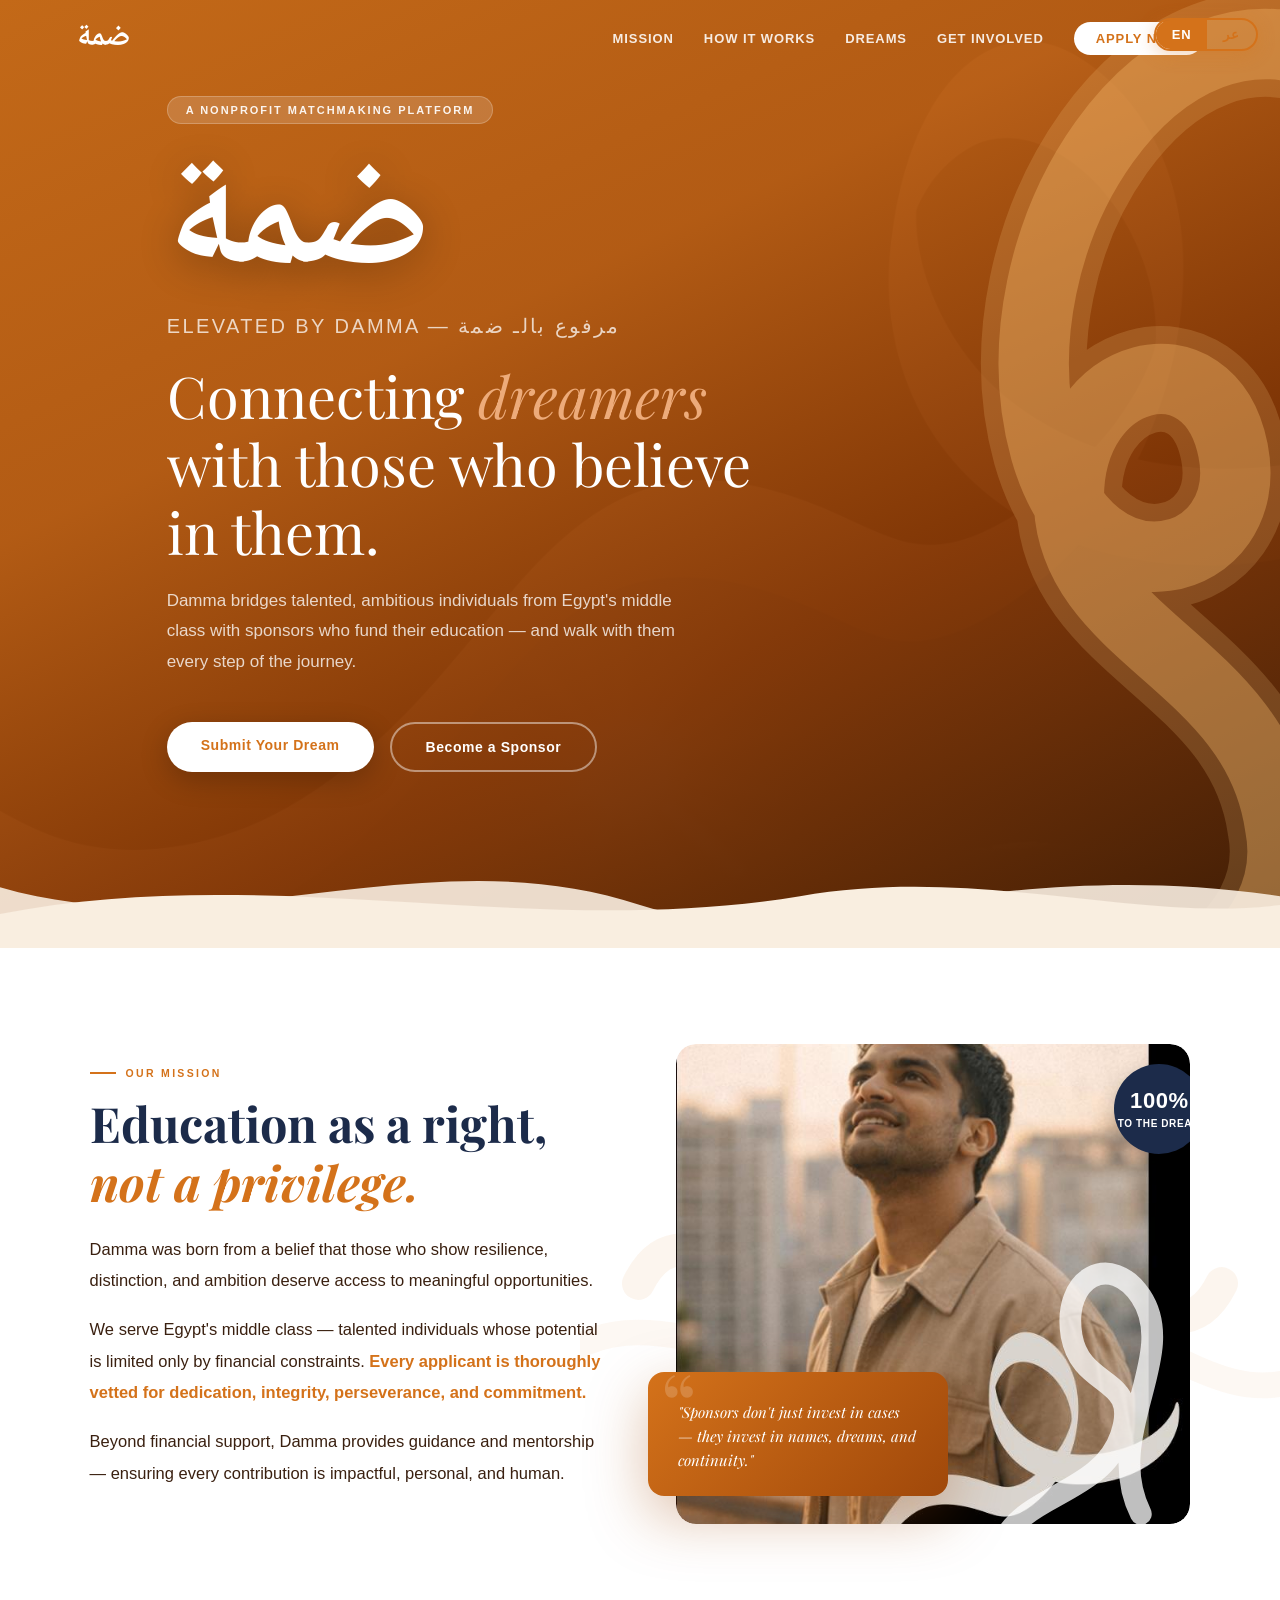
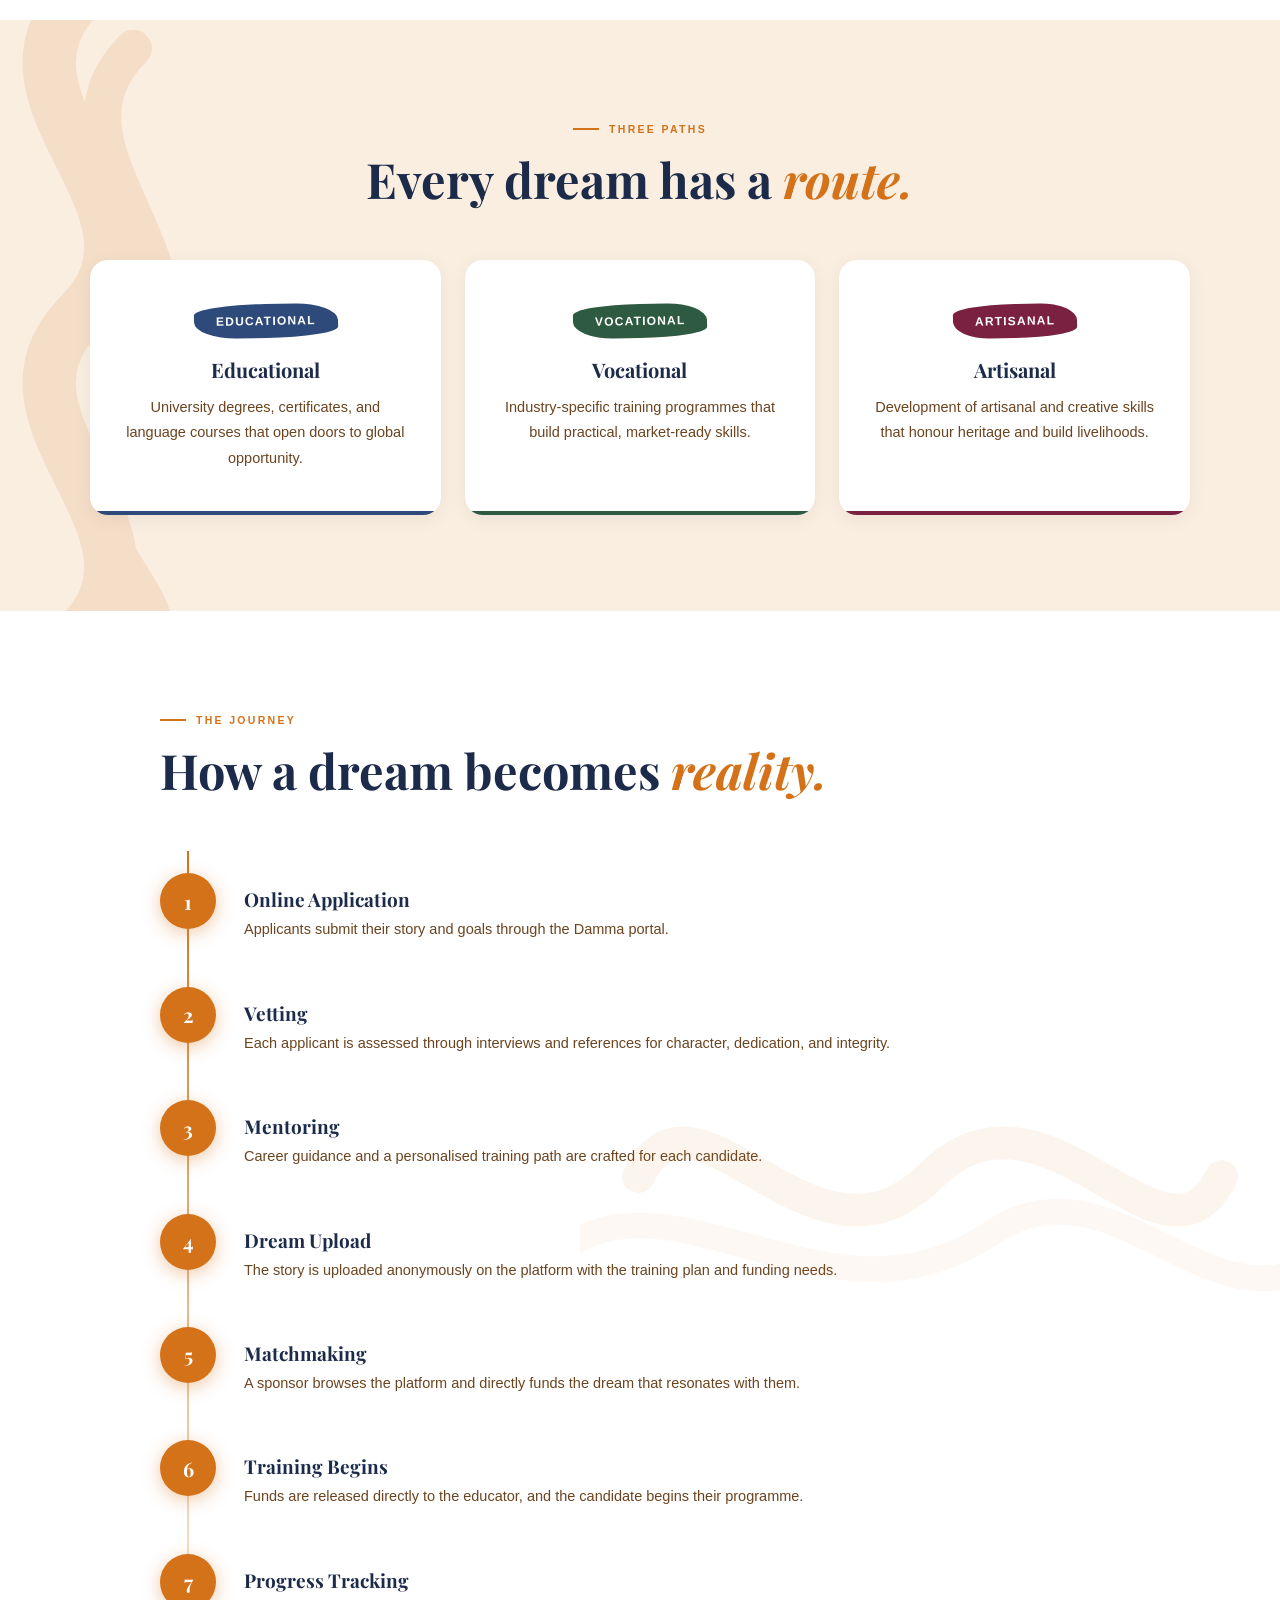
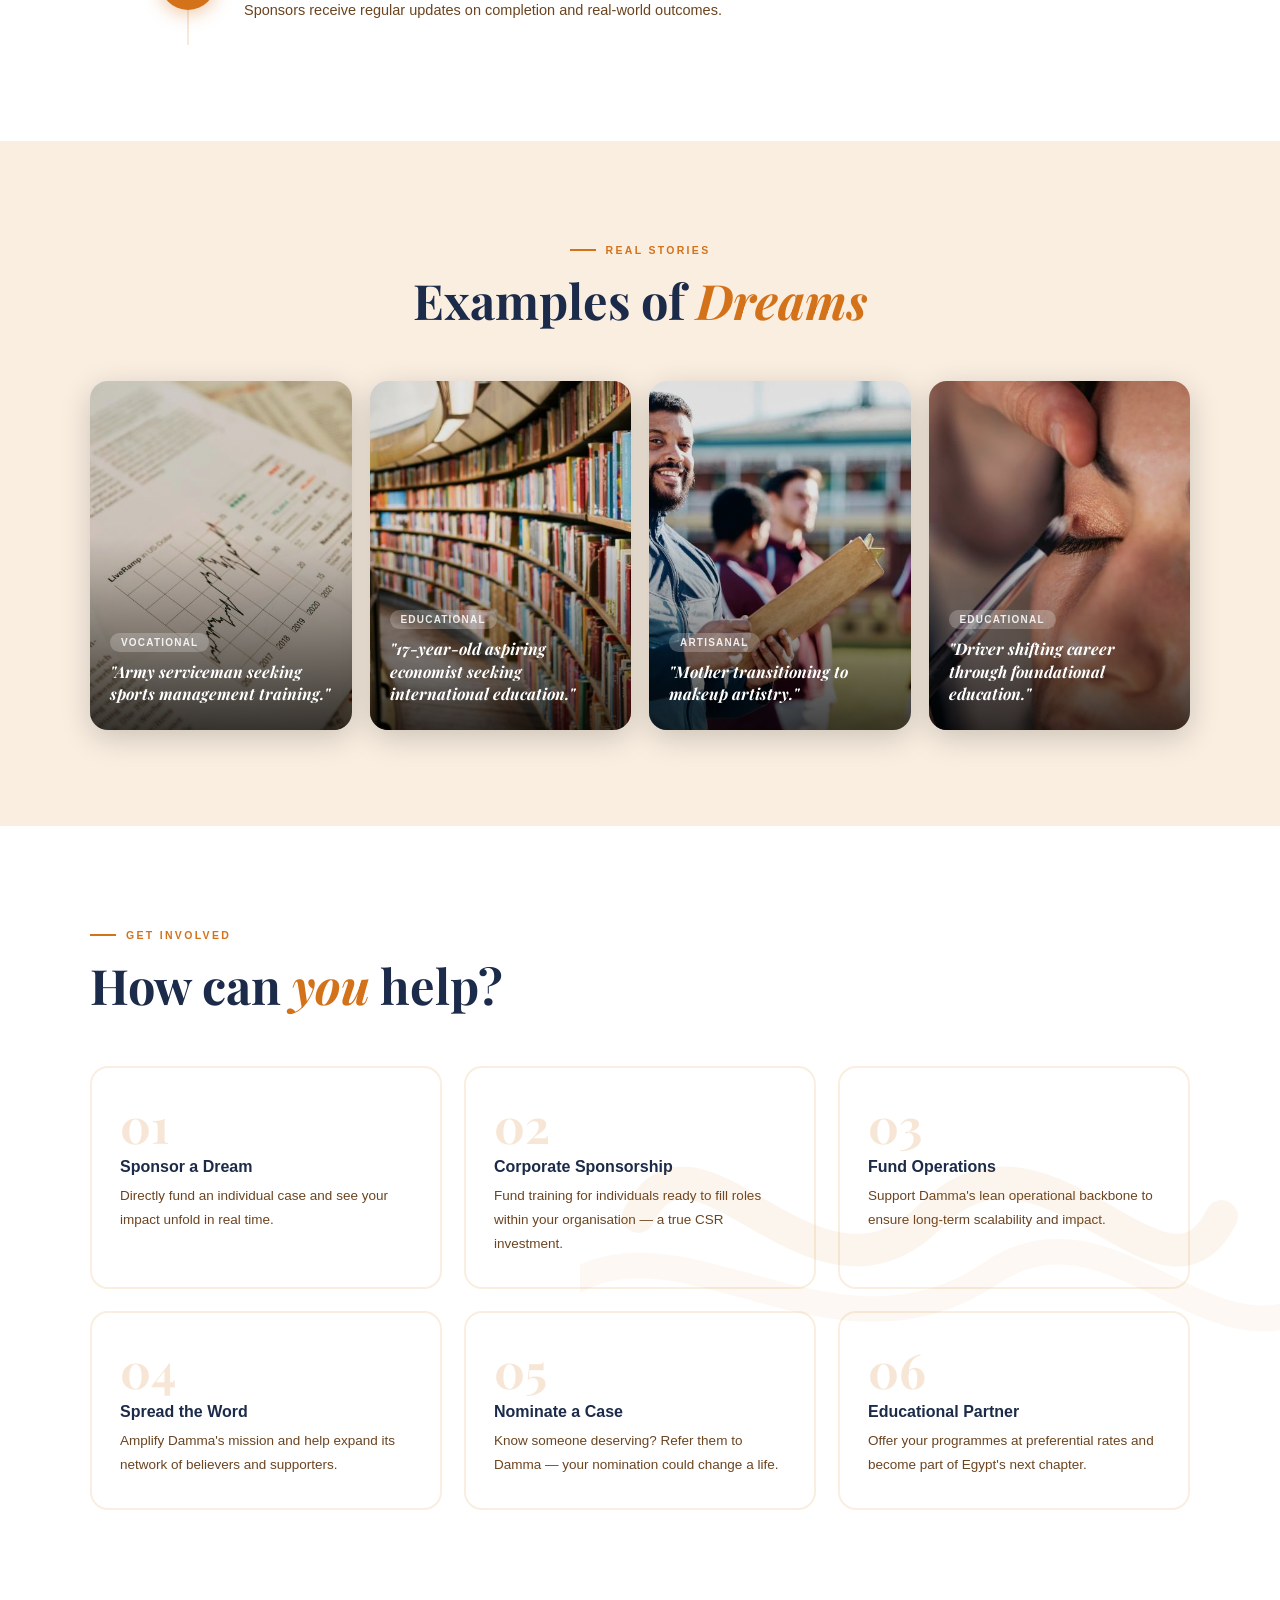
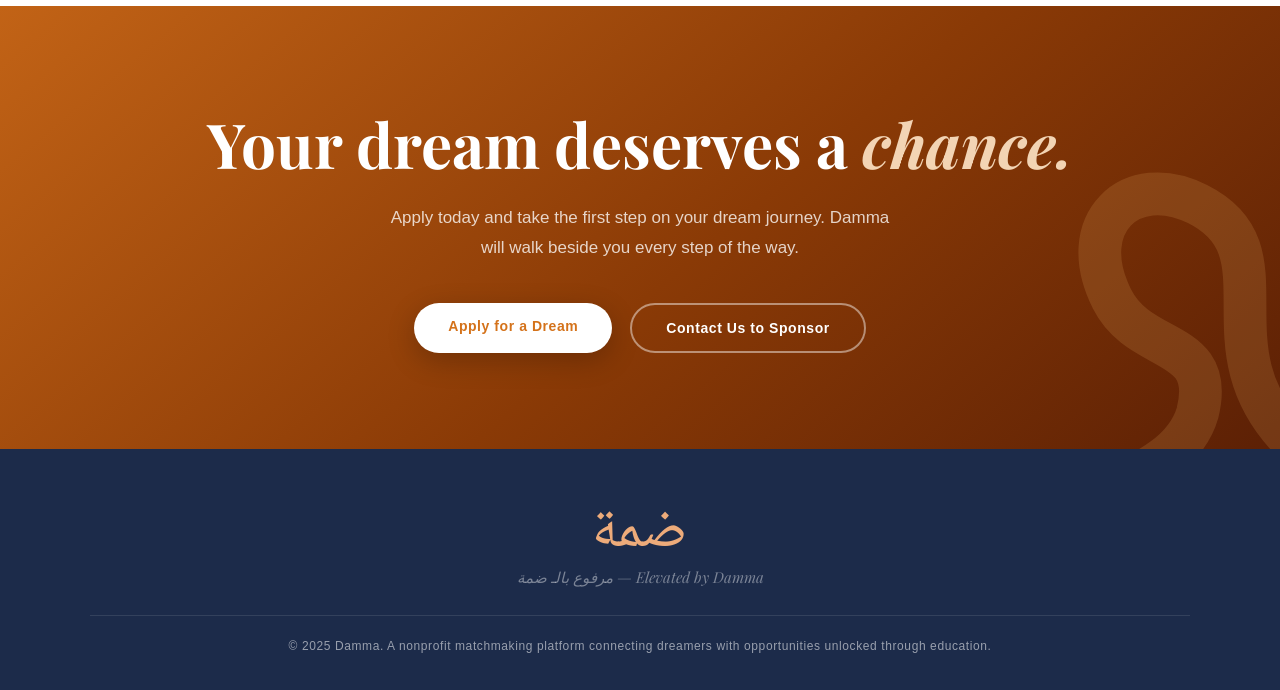
==== damma.html @ 7745dc14 "claude first draft" ====
<!DOCTYPE html>
<html lang="en" dir="ltr">
<head>
<meta charset="UTF-8">
<meta name="viewport" content="width=device-width, initial-scale=1.0">
<title>Damma | ضمة</title>
<link rel="preconnect" href="https://fonts.googleapis.com">
<link href="https://fonts.googleapis.com/css2?family=Candara:wght@400;700&family=Corbel:wght@300;400;700&family=Noto+Naskh+Arabic:wght@400;600;700&family=Playfair+Display:ital,wght@0,400;0,700;1,400&display=swap" rel="stylesheet">
<style>
/* ── BRAND TOKENS ── */
:root {
  --orange:        #D4721A;
  --orange-mid:    #C26316;
  --orange-deep:   #A0480A;
  --orange-light:  #E8956A;
  --orange-tint:   #EDAB7A;
  --cream-bg:      #F9EEE0;   /* exact deck interior bg */
  --cream-light:   #FDF6EC;
  --navy:          #1C2B4A;
  --brown-dark:    #5C2D0A;
  --text-dark:     #3A2010;
  --text-mid:      #6B4420;
  --text-light:    #A07050;
  --white:         #FFFFFF;
  --squiggle-bg:   rgba(212,114,26,0.13);
}

* { margin:0; padding:0; box-sizing:border-box; }
html { scroll-behavior:smooth; }

body {
  font-family: 'Corbel', 'Segoe UI', sans-serif;
  background: var(--cream-bg);
  color: var(--text-dark);
  overflow-x: hidden;
}
body.ar { font-family: 'Noto Naskh Arabic', serif; direction: rtl; }

/* ── SCROLL BAR ── */
.scroll-bar {
  position:fixed; top:0; left:0; height:3px;
  background: var(--orange); z-index:9999; transition:width .1s;
}

/* ── LANG TOGGLE ── */
.lang-toggle {
  position:fixed; top:18px; right:22px; z-index:1000;
  display:flex; border-radius:30px; overflow:hidden;
  border:2px solid var(--orange);
  box-shadow:0 4px 18px rgba(212,114,26,.3);
}
.lang-toggle button {
  padding:7px 16px; border:none; background:transparent;
  color:var(--orange); font-family:'Corbel',sans-serif;
  font-size:13px; font-weight:700; cursor:pointer; transition:all .25s;
  letter-spacing:.06em;
}
.lang-toggle button.active { background:var(--orange); color:#fff; }

/* ── NAV ── */
nav {
  position:fixed; top:0; left:0; right:0; z-index:900;
  padding:22px 6%; display:flex; align-items:center;
  justify-content:space-between; transition:all .4s;
}
nav.scrolled {
  background:rgba(249,238,224,.96); backdrop-filter:blur(12px);
  box-shadow:0 2px 28px rgba(212,114,26,.14); padding:13px 6%;
}
.nav-logo {
  font-family:'Noto Naskh Arabic', serif;
  font-size:32px; font-weight:700;
  color:#fff; text-decoration:none; transition:color .35s; line-height:1;
}
nav.scrolled .nav-logo { color:var(--orange); }
.nav-links { display:flex; gap:30px; list-style:none; align-items:center; }
.nav-links a {
  color:rgba(255,255,255,.88); text-decoration:none;
  font-size:13px; font-weight:700; letter-spacing:.07em;
  text-transform:uppercase; transition:color .25s;
  font-family:'Corbel', sans-serif;
}
nav.scrolled .nav-links a { color:var(--text-dark); }
.nav-links a:hover { color:var(--orange-tint); }
nav.scrolled .nav-links a:hover { color:var(--orange); }
.nav-cta {
  background:#fff !important; color:var(--orange) !important;
  padding:9px 22px; border-radius:30px; font-weight:700 !important;
}
.nav-cta:hover, nav.scrolled .nav-cta {
  background:var(--orange) !important; color:#fff !important;
}

/* ── HERO ── */
.hero {
  min-height:100vh; position:relative;
  display:flex; align-items:center; overflow:hidden;
}
.hero-bg {
  position:absolute; inset:0;
  background-size:cover; background-position:center;
  filter:brightness(.35) saturate(.6);
}
/* The big orange overlay matching slide 1 */
.hero-orange-wash {
  position:absolute; inset:0;
  background:linear-gradient(155deg, #D4721A 0%, #C26316 35%, #8A3A06 65%, #3D1A02 100%);
  opacity:.92;
}
/* Squiggle SVG overlay top-right like deck slide 1 */
.hero-squiggle {
  position:absolute; top:0; right:0;
  width:55%; height:100%; pointer-events:none; opacity:.7;
}
/* Bottom wave transition */
.hero-wave {
  position:absolute; bottom:-2px; left:0; right:0;
  pointer-events:none;
}
.hero-wave svg { display:block; width:100%; }

.hero-content {
  position:relative; z-index:3;
  padding:0 7% 80px; max-width:760px;
  animation:fadeUp .9s ease both;
}
.hero-pill {
  display:inline-block;
  background:rgba(255,255,255,.16); backdrop-filter:blur(8px);
  color:rgba(255,255,255,.92); padding:7px 18px;
  border-radius:30px; font-size:11px; font-weight:700;
  letter-spacing:.18em; text-transform:uppercase;
  margin-bottom:28px; border:1px solid rgba(255,255,255,.22);
  font-family:'Corbel', sans-serif;
}
.hero-logo-arabic {
  font-family:'Noto Naskh Arabic', serif;
  font-size:clamp(90px, 14vw, 160px);
  font-weight:700; color:#fff;
  line-height:.95; display:block; margin-bottom:10px;
  text-shadow:0 8px 40px rgba(0,0,0,.3);
  letter-spacing:-.01em;
}
.hero-tagline {
  font-family:'Corbel', 'Segoe UI', sans-serif;
  font-size:clamp(15px, 2vw, 20px);
  color:rgba(255,255,255,.75); font-weight:300;
  letter-spacing:.12em; text-transform:uppercase;
  margin-bottom:24px; display:block;
}
.hero h1 {
  font-family:'Playfair Display', serif;
  font-size:clamp(30px, 4.5vw, 58px);
  color:#fff; line-height:1.18; margin-bottom:20px;
  font-weight:400;
}
.hero h1 em { font-style:italic; color:var(--orange-tint); }
.hero p {
  font-size:17px; color:rgba(255,255,255,.78);
  line-height:1.8; max-width:540px; margin-bottom:44px; font-weight:300;
}
.hero-btns { display:flex; gap:16px; flex-wrap:wrap; }
.btn-solid {
  background:#fff; color:var(--orange);
  padding:15px 34px; border-radius:50px; font-weight:700;
  font-size:14px; text-decoration:none; transition:all .3s;
  letter-spacing:.04em; box-shadow:0 8px 28px rgba(0,0,0,.22);
  font-family:'Corbel', sans-serif;
}
.btn-solid:hover { transform:translateY(-3px); box-shadow:0 14px 36px rgba(0,0,0,.3); }
.btn-ghost {
  background:transparent; color:#fff;
  padding:15px 34px; border-radius:50px; font-weight:600;
  font-size:14px; text-decoration:none;
  border:2px solid rgba(255,255,255,.45); transition:all .3s;
  letter-spacing:.04em; font-family:'Corbel', sans-serif;
}
.btn-ghost:hover { background:rgba(255,255,255,.12); border-color:#fff; transform:translateY(-3px); }

/* ── SECTION SHARED ── */
section { padding:96px 7%; }
.section-eyebrow {
  display:inline-flex; align-items:center; gap:10px;
  color:var(--orange); font-size:10.5px; font-weight:700;
  letter-spacing:.22em; text-transform:uppercase; margin-bottom:14px;
  font-family:'Corbel', sans-serif;
}
.section-eyebrow::before {
  content:''; display:inline-block; width:26px; height:2px;
  background:var(--orange); flex-shrink:0;
}
body.ar .section-eyebrow::before { order:1; }
h2.sec-title {
  font-family:'Playfair Display', serif;
  font-size:clamp(30px, 3.8vw, 50px);
  color:var(--navy); line-height:1.22; margin-bottom:22px; font-weight:700;
}
h2.sec-title em { font-style:italic; color:var(--orange); }

/* Squiggle background pattern for white sections */
.squiggle-bg {
  position:relative; overflow:hidden;
}
.squiggle-bg::after {
  content:''; position:absolute; inset:0; pointer-events:none;
  background-image: url("data:image/svg+xml,%3Csvg xmlns='http://www.w3.org/2000/svg' width='600' height='400' viewBox='0 0 600 400'%3E%3Cpath d='M50,200 C100,100 200,300 300,200 C400,100 500,300 550,200' stroke='%23D4721A' stroke-width='28' fill='none' stroke-linecap='round' opacity='0.07'/%3E%3Cpath d='M-50,300 C50,150 200,350 350,250 C450,180 530,320 620,280' stroke='%23D4721A' stroke-width='22' fill='none' stroke-linecap='round' opacity='0.05'/%3E%3C/svg%3E");
  background-size:700px; background-repeat:no-repeat; background-position:right center;
}

/* ── MISSION ── */
.mission { background:#fff; }
.mission-inner {
  display:grid; grid-template-columns:1fr 1fr;
  gap:72px; align-items:center; max-width:1200px; margin:0 auto;
  position:relative; z-index:1;
}
.mission-text p {
  font-size:16.5px; line-height:1.9;
  color:var(--text-dark); margin-bottom:18px; font-weight:300;
}
.mission-text p strong { color:var(--orange); font-weight:700; }
/* Image side with squiggle decoration */
.mission-img-wrap {
  position:relative; border-radius:20px; overflow:hidden;
}
.mission-img-wrap img {
  width:100%; height:480px; object-fit:cover; display:block;
  border-radius:20px;
}
.mission-squiggle-overlay {
  position:absolute; bottom:-10px; right:-10px;
  width:50%; pointer-events:none;
}
.quote-card {
  position:absolute; bottom:28px; left:-28px;
  background:linear-gradient(135deg, var(--orange) 0%, var(--orange-deep) 100%);
  border-radius:16px; padding:28px 30px 24px;
  max-width:300px; box-shadow:0 20px 60px rgba(160,72,10,.35);
}
.quote-card::before {
  content:'\201C'; font-family:'Playfair Display',serif;
  font-size:90px; color:rgba(255,255,255,.18);
  position:absolute; top:-14px; left:12px; line-height:1;
}
.quote-card blockquote {
  font-family:'Playfair Display',serif; font-size:15px;
  color:#fff; line-height:1.6; font-style:italic; position:relative; z-index:1;
}
.trust-pill {
  position:absolute; top:20px; right:-14px;
  background:var(--navy); color:#fff;
  border-radius:50%; width:90px; height:90px;
  display:flex; flex-direction:column; align-items:center; justify-content:center;
  font-size:10px; font-weight:700; text-align:center; line-height:1.4;
  letter-spacing:.06em; text-transform:uppercase;
  box-shadow:0 8px 24px rgba(0,0,0,.22);
}
.trust-pill .big { font-size:22px; font-weight:700; font-family:'Corbel',sans-serif; }

/* ── ROUTES ── */
.routes { background:var(--cream-bg); position:relative; overflow:hidden; }
.routes-squiggle-left {
  position:absolute; left:-80px; top:50%; transform:translateY(-50%);
  opacity:.12; pointer-events:none; width:320px;
}
.routes-grid {
  display:grid; grid-template-columns:repeat(3,1fr);
  gap:24px; margin-top:52px; position:relative; z-index:1;
}
.route-card {
  background:#fff; border-radius:18px; padding:44px 32px;
  text-align:center; transition:all .38s; position:relative; overflow:hidden;
  box-shadow:0 4px 20px rgba(0,0,0,.06);
}
.route-card::before {
  content:''; position:absolute; bottom:0; left:0; right:0;
  height:4px; transition:height .35s;
}
.route-card.edu::before { background:#2D4A7A; }
.route-card.voc::before { background:#2D5A40; }
.route-card.art::before { background:#7A2040; }
.route-card:hover { transform:translateY(-7px); box-shadow:0 22px 55px rgba(0,0,0,.1); }
.route-card:hover::before { height:6px; }
/* Paint splash labels like deck */
.route-splash {
  display:inline-block; color:#fff;
  padding:10px 22px 10px; border-radius:50% 30% 50% 30% / 30% 50% 30% 50%;
  font-size:12px; font-weight:700; letter-spacing:.1em; text-transform:uppercase;
  margin-bottom:18px; font-family:'Corbel',sans-serif;
  transform:rotate(-1deg); display:inline-block;
}
.route-card.edu .route-splash { background:#2D4A7A; }
.route-card.voc .route-splash { background:#2D5A40; }
.route-card.art .route-splash { background:#7A2040; }
.route-card h3 {
  font-family:'Playfair Display',serif; font-size:20px;
  font-weight:700; margin-bottom:12px; color:var(--navy);
}
.route-card p { font-size:14.5px; line-height:1.75; color:var(--text-mid); }

/* ── PROCESS ── */
.process { background:#fff; }
.process-inner { max-width:960px; margin:0 auto; }
.steps { margin-top:52px; position:relative; }
.steps::before {
  content:''; position:absolute; left:27px; top:0; bottom:0;
  width:2px;
  background:linear-gradient(to bottom, var(--orange), rgba(212,114,26,.15));
}
body.ar .steps::before { left:auto; right:27px; }
.step { display:flex; gap:28px; align-items:flex-start; padding:22px 0; }
.step-num {
  width:56px; height:56px; border-radius:50%;
  background:var(--orange); color:#fff;
  display:flex; align-items:center; justify-content:center;
  font-family:'Playfair Display',serif; font-size:20px; font-weight:700;
  flex-shrink:0; z-index:1; position:relative;
  box-shadow:0 4px 18px rgba(212,114,26,.38); transition:all .28s;
}
.step:hover .step-num { transform:scale(1.1); background:var(--navy); }
.step-body { padding-top:13px; }
.step-body h4 {
  font-family:'Playfair Display',serif; font-size:19px;
  font-weight:700; color:var(--navy); margin-bottom:5px;
}
.step-body p { font-size:14.5px; color:var(--text-mid); line-height:1.75; }

/* ── DREAMS ── */
.dreams { background:var(--cream-bg); }
.dreams-inner { max-width:1100px; margin:0 auto; }
.dreams-grid {
  display:grid; grid-template-columns:repeat(4,1fr);
  gap:18px; margin-top:52px;
}
.dream-card {
  border-radius:18px; overflow:hidden; position:relative;
  aspect-ratio:3/4; cursor:pointer; transition:transform .38s;
  box-shadow:0 8px 30px rgba(0,0,0,.18);
}
.dream-card:hover { transform:translateY(-6px) scale(1.025); }
.dream-card-img {
  position:absolute; inset:0;
  background-size:cover; background-position:center;
}
.dream-card-overlay {
  position:absolute; inset:0;
  background:linear-gradient(to top, rgba(0,0,0,.75) 0%, rgba(0,0,0,.1) 55%);
}
.dream-card-inner {
  position:absolute; inset:0; padding:24px 20px;
  display:flex; flex-direction:column; justify-content:flex-end; z-index:1;
}
.dream-tag {
  display:inline-block; background:rgba(255,255,255,.22);
  color:rgba(255,255,255,.88); font-size:10px; font-weight:700;
  letter-spacing:.12em; text-transform:uppercase;
  padding:4px 11px; border-radius:20px; margin-bottom:9px;
  font-family:'Corbel',sans-serif; width:fit-content;
}
.dream-card h4 {
  color:#fff; font-family:'Playfair Display',serif;
  font-size:16px; line-height:1.42; font-style:italic;
}

/* ── HELP ── */
.sponsors { background:#fff; }
.sponsors-inner { max-width:1100px; margin:0 auto; }
.help-grid {
  display:grid; grid-template-columns:repeat(3,1fr);
  gap:22px; margin-top:52px;
}
.help-card {
  padding:32px 28px; border-radius:18px;
  border:2px solid var(--cream-bg); transition:all .3s;
}
.help-card:hover {
  border-color:var(--orange-tint);
  background:var(--cream-light); transform:translateY(-4px);
}
.help-num {
  font-family:'Playfair Display',serif; font-size:48px; font-weight:700;
  color:rgba(212,114,26,.18); line-height:1; margin-bottom:10px; transition:color .3s;
}
.help-card:hover .help-num { color:rgba(212,114,26,.35); }
.help-card h4 { font-size:16px; font-weight:700; color:var(--navy); margin-bottom:8px; }
.help-card p { font-size:13.5px; line-height:1.75; color:var(--text-mid); }

/* ── APPLY CTA ── */
.apply-cta {
  background:linear-gradient(140deg, #C26316 0%, #8A3A06 55%, #5C2005 100%);
  padding:96px 7%; text-align:center; position:relative; overflow:hidden;
}
.apply-cta .cta-squiggle {
  position:absolute; bottom:-40px; right:-60px;
  opacity:.18; pointer-events:none; width:380px;
}
.apply-cta h2 {
  font-family:'Playfair Display',serif;
  font-size:clamp(32px, 5vw, 62px); color:#fff; margin-bottom:18px; position:relative;
}
.apply-cta h2 em { font-style:italic; color:rgba(255,230,200,.9); }
.apply-cta p {
  font-size:17px; color:rgba(255,255,255,.78); max-width:520px;
  margin:0 auto 40px; line-height:1.75; font-weight:300; position:relative;
}
.cta-btns { display:flex; gap:18px; justify-content:center; flex-wrap:wrap; position:relative; }

/* ── FOOTER ── */
footer {
  background:var(--navy); color:rgba(255,255,255,.55);
  padding:56px 7% 36px; text-align:center;
}
.footer-logo-ar {
  font-family:'Noto Naskh Arabic',serif; font-size:58px;
  color:var(--orange-tint); display:block; margin-bottom:4px; line-height:1;
}
.footer-sub {
  font-family:'Playfair Display',serif; font-size:15px;
  font-style:italic; color:rgba(255,255,255,.42); margin-bottom:28px;
}
footer hr { border:none; border-top:1px solid rgba(255,255,255,.1); margin:24px 0 20px; }
footer small { font-size:12px; letter-spacing:.05em; }

/* ── FADE IN ── */
.fi { opacity:0; transform:translateY(28px); transition:opacity .7s ease, transform .7s ease; }
.fi.in { opacity:1; transform:translateY(0); }

/* ── ANIMATIONS ── */
@keyframes fadeUp { from { opacity:0; transform:translateY(32px); } to { opacity:1; transform:translateY(0); } }

/* ── ARABIC ── */
body.ar .steps::before { left:auto; right:27px; }
body.ar .section-eyebrow::before { order:1; }
body.ar .quote-card { left:auto; right:-28px; }
body.ar .trust-pill { right:auto; left:-14px; }
body.ar h2.sec-title,
body.ar p,
body.ar .step-body h4,
body.ar .step-body p,
body.ar .help-card h4,
body.ar .help-card p,
body.ar .route-card p,
body.ar .hero p {
  font-family:'Noto Naskh Arabic',serif; line-height:2;
}

/* ── RESPONSIVE ── */
@media(max-width:900px){
  .mission-inner { grid-template-columns:1fr; gap:44px; }
  .routes-grid { grid-template-columns:1fr; }
  .dreams-grid { grid-template-columns:repeat(2,1fr); }
  .help-grid { grid-template-columns:1fr; }
  .nav-links { display:none; }
  .lang-toggle { top:12px; right:12px; }
  .mission-img-wrap img { height:320px; }
  .quote-card { left:0; right:auto; bottom:-10px; }
}
</style>
</head>
<body>

<div class="scroll-bar" id="sb"></div>

<div class="lang-toggle">
  <button class="active" onclick="setLang('en')" id="btn-en">EN</button>
  <button onclick="setLang('ar')" id="btn-ar">عر</button>
</div>

<!-- NAV -->
<nav id="nav">
  <a href="#" class="nav-logo">ضمة</a>
  <ul class="nav-links">
    <li><a href="#mission"  data-en="Mission"      data-ar="رسالتنا">Mission</a></li>
    <li><a href="#process"  data-en="How It Works"  data-ar="كيف يعمل">How It Works</a></li>
    <li><a href="#dreams"   data-en="Dreams"         data-ar="الأحلام">Dreams</a></li>
    <li><a href="#help"     data-en="Get Involved"   data-ar="شارك معنا">Get Involved</a></li>
    <li><a href="#apply" class="nav-cta" data-en="Apply Now" data-ar="تقدم الآن">Apply Now</a></li>
  </ul>
</nav>

<!-- ══════════ HERO ══════════ -->
<section class="hero">
  <div class="hero-bg" id="heroBg"></div>
  <div class="hero-orange-wash"></div>

  <!-- Deck-faithful squiggle: big ribbon looping top-right -->
  <svg class="hero-squiggle" viewBox="0 0 600 800" xmlns="http://www.w3.org/2000/svg" preserveAspectRatio="xMaxYMid meet">
    <!-- Main sweeping ribbon from deck slide 1 -->
    <path d="M650,50 C500,-30 350,200 400,380 C440,520 580,480 560,380 C540,280 420,310 420,420 C420,540 580,560 600,700 C620,800 500,900 300,850"
      stroke="rgba(244,180,100,0.55)" stroke-width="60" fill="none" stroke-linecap="round"/>
    <path d="M650,50 C500,-30 350,200 400,380 C440,520 580,480 560,380 C540,280 420,310 420,420 C420,540 580,560 600,700 C620,800 500,900 300,850"
      stroke="rgba(255,210,140,0.25)" stroke-width="90" fill="none" stroke-linecap="round"/>
  </svg>

  <div class="hero-content">
    <span class="hero-pill" data-en="A Nonprofit Matchmaking Platform" data-ar="منصة غير ربحية للتوافق">A Nonprofit Matchmaking Platform</span>

    <!-- Big dominant Arabic logo -->
    <span class="hero-logo-arabic">ضمة</span>
    <span class="hero-tagline" data-en="Elevated by Damma — مرفوع بالـ ضمة" data-ar="مرفوع بالـ ضمة">Elevated by Damma — مرفوع بالـ ضمة</span>

    <h1 data-en="Connecting <em>dreamers</em> with those who believe in them." data-ar="نربط <em>أصحاب الأحلام</em> بمن يؤمن بهم.">Connecting <em>dreamers</em> with those who believe in them.</h1>
    <p data-en="Damma bridges talented, ambitious individuals from Egypt's middle class with sponsors who fund their education — and walk with them every step of the journey." data-ar="ضمة تجمع الأفراد الموهوبين والطموحين من الطبقة المتوسطة المصرية بالرعاة الذين يدعمون تعليمهم ويسيرون معهم في كل خطوة من رحلتهم.">Damma bridges talented, ambitious individuals from Egypt's middle class with sponsors who fund their education — and walk with them every step of the journey.</p>
    <div class="hero-btns">
      <a href="#apply" class="btn-solid" data-en="Submit Your Dream" data-ar="قدّم حلمك">Submit Your Dream</a>
      <a href="#help"  class="btn-ghost" data-en="Become a Sponsor"  data-ar="كن راعياً">Become a Sponsor</a>
    </div>
  </div>

  <div class="hero-wave">
    <svg viewBox="0 0 1440 130" preserveAspectRatio="none" xmlns="http://www.w3.org/2000/svg">
      <path d="M0,60 C240,130 480,0 720,80 C900,140 1100,20 1440,70 L1440,130 L0,130 Z" fill="#F9EEE0" opacity=".9"/>
      <path d="M0,90 C300,30 600,120 900,70 C1100,35 1280,100 1440,80 L1440,130 L0,130 Z" fill="#F9EEE0"/>
    </svg>
  </div>
</section>

<!-- ══════════ MISSION ══════════ -->
<section class="mission squiggle-bg" id="mission">
  <div class="mission-inner">
    <div class="mission-text fi">
      <span class="section-eyebrow" data-en="Our Mission" data-ar="رسالتنا">Our Mission</span>
      <h2 class="sec-title" data-en="Education as a right,<br><em>not a privilege.</em>" data-ar="التعليم حق،<br><em>ليس امتيازاً.</em>">Education as a right,<br><em>not a privilege.</em></h2>
      <p data-en="Damma was born from a belief that those who show resilience, distinction, and ambition deserve access to meaningful opportunities." data-ar="وُلدت ضمة من الإيمان بأن من يُظهر مرونةً وتميزاً وطموحاً يستحق الوصول إلى فرص حقيقية.">Damma was born from a belief that those who show resilience, distinction, and ambition deserve access to meaningful opportunities.</p>
      <p data-en="We serve Egypt's middle class — talented individuals whose potential is limited only by financial constraints. <strong>Every applicant is thoroughly vetted for dedication, integrity, perseverance, and commitment.</strong>" data-ar="نخدم الطبقة المتوسطة المصرية — أفراد موهوبون لا يحدّ إمكاناتهم سوى القيود المالية. <strong>كل متقدم يخضع لتدقيق شامل في التفاني والنزاهة والمثابرة والالتزام.</strong>">We serve Egypt's middle class — talented individuals whose potential is limited only by financial constraints. <strong>Every applicant is thoroughly vetted for dedication, integrity, perseverance, and commitment.</strong></p>
      <p data-en="Beyond financial support, Damma provides guidance and mentorship — ensuring every contribution is impactful, personal, and human." data-ar="تتجاوز ضمة الدعم المالي لتوفير التوجيه والإرشاد — مما يضمن أن كل مساهمة مؤثرة وشخصية وإنسانية.">Beyond financial support, Damma provides guidance and mentorship — ensuring every contribution is impactful, personal, and human.</p>
    </div>
    <div class="mission-visual fi">
      <div class="mission-img-wrap">
        <img id="missionImg" src="" alt="Empowering Egypt's Middle Class">
        <!-- Squiggle overlay matching deck slide 4 -->
        <svg class="mission-squiggle-overlay" viewBox="0 0 260 300" xmlns="http://www.w3.org/2000/svg">
          <path d="M200,280 C160,200 240,120 200,60 C170,15 120,40 130,100 C140,155 200,140 180,200 C160,260 80,260 60,310"
            stroke="rgba(255,255,255,0.75)" stroke-width="22" fill="none" stroke-linecap="round"/>
        </svg>
        <div class="trust-pill">
          <span class="big">100%</span>
          <span data-en="to the Dream" data-ar="للحلم">to the Dream</span>
        </div>
      </div>
      <div class="quote-card">
        <blockquote data-en='"Sponsors don't just invest in cases — they invest in names, dreams, and continuity."'
                    data-ar='"الرعاة لا يستثمرون في حالات فحسب — بل يستثمرون في أسماء وأحلام واستمرارية."'>"Sponsors don't just invest in cases — they invest in names, dreams, and continuity."</blockquote>
      </div>
    </div>
  </div>
</section>

<!-- ══════════ ROUTES ══════════ -->
<section class="routes" id="routes">
  <!-- Big squiggle left background like slide 6 -->
  <svg class="routes-squiggle-left" viewBox="0 0 300 600" xmlns="http://www.w3.org/2000/svg">
    <path d="M150,0 C50,100 250,200 150,300 C50,400 250,500 150,600" stroke="#D4721A" stroke-width="50" fill="none" stroke-linecap="round"/>
    <path d="M200,50 C100,150 300,250 200,400 C100,520 280,560 200,650" stroke="#D4721A" stroke-width="35" fill="none" stroke-linecap="round"/>
  </svg>
  <div class="routes-inner" style="max-width:1100px;margin:0 auto;">
    <div style="text-align:center" class="fi">
      <span class="section-eyebrow" data-en="Three Paths" data-ar="ثلاثة مسارات">Three Paths</span>
      <h2 class="sec-title" data-en="Every dream has a <em>route.</em>" data-ar="لكل حلم <em>مسار.</em>">Every dream has a <em>route.</em></h2>
    </div>
    <div class="routes-grid">
      <div class="route-card edu fi">
        <span class="route-splash" data-en="EDUCATIONAL" data-ar="تعليمي">EDUCATIONAL</span>
        <h3 data-en="Educational" data-ar="تعليمي">Educational</h3>
        <p data-en="University degrees, certificates, and language courses that open doors to global opportunity." data-ar="درجات جامعية وشهادات ودورات لغوية تفتح أبواب الفرص العالمية.">University degrees, certificates, and language courses that open doors to global opportunity.</p>
      </div>
      <div class="route-card voc fi">
        <span class="route-splash" data-en="VOCATIONAL" data-ar="مهني">VOCATIONAL</span>
        <h3 data-en="Vocational" data-ar="مهني">Vocational</h3>
        <p data-en="Industry-specific training programmes that build practical, market-ready skills." data-ar="برامج تدريبية متخصصة تبني مهارات عملية جاهزة لسوق العمل.">Industry-specific training programmes that build practical, market-ready skills.</p>
      </div>
      <div class="route-card art fi">
        <span class="route-splash" data-en="ARTISANAL" data-ar="حرفي">ARTISANAL</span>
        <h3 data-en="Artisanal" data-ar="حرفي">Artisanal</h3>
        <p data-en="Development of artisanal and creative skills that honour heritage and build livelihoods." data-ar="تنمية المهارات الحرفية والإبداعية التي تُعزز التراث وتبني سبل العيش.">Development of artisanal and creative skills that honour heritage and build livelihoods.</p>
      </div>
    </div>
  </div>
</section>

<!-- ══════════ PROCESS ══════════ -->
<section class="process squiggle-bg" id="process">
  <div class="process-inner">
    <div class="fi">
      <span class="section-eyebrow" data-en="The Journey" data-ar="الرحلة">The Journey</span>
      <h2 class="sec-title" data-en="How a dream becomes <em>reality.</em>" data-ar="كيف يصبح الحلم <em>حقيقةً.</em>">How a dream becomes <em>reality.</em></h2>
    </div>
    <div class="steps">
      <div class="step fi"><div class="step-num">1</div><div class="step-body"><h4 data-en="Online Application" data-ar="التقديم الإلكتروني">Online Application</h4><p data-en="Applicants submit their story and goals through the Damma portal." data-ar="يقدّم المتقدمون قصتهم وأهدافهم عبر بوابة ضمة.">Applicants submit their story and goals through the Damma portal.</p></div></div>
      <div class="step fi"><div class="step-num">2</div><div class="step-body"><h4 data-en="Vetting" data-ar="الفحص والتدقيق">Vetting</h4><p data-en="Each applicant is assessed through interviews and references for character, dedication, and integrity." data-ar="يُقيَّم كل متقدم من خلال مقابلات ومراجع للشخصية والتفاني والنزاهة.">Each applicant is assessed through interviews and references for character, dedication, and integrity.</p></div></div>
      <div class="step fi"><div class="step-num">3</div><div class="step-body"><h4 data-en="Mentoring" data-ar="الإرشاد والتوجيه">Mentoring</h4><p data-en="Career guidance and a personalised training path are crafted for each candidate." data-ar="يُوضع توجيه مهني ومسار تدريبي مخصص لكل مرشح.">Career guidance and a personalised training path are crafted for each candidate.</p></div></div>
      <div class="step fi"><div class="step-num">4</div><div class="step-body"><h4 data-en="Dream Upload" data-ar="رفع الحلم">Dream Upload</h4><p data-en="The story is uploaded anonymously on the platform with the training plan and funding needs." data-ar="تُرفع القصة بشكل مجهول على المنصة مع خطة التدريب واحتياجات التمويل.">The story is uploaded anonymously on the platform with the training plan and funding needs.</p></div></div>
      <div class="step fi"><div class="step-num">5</div><div class="step-body"><h4 data-en="Matchmaking" data-ar="التوافق">Matchmaking</h4><p data-en="A sponsor browses the platform and directly funds the dream that resonates with them." data-ar="يتصفح الراعي المنصة ويموّل مباشرةً الحلم الذي يلمس قلبه.">A sponsor browses the platform and directly funds the dream that resonates with them.</p></div></div>
      <div class="step fi"><div class="step-num">6</div><div class="step-body"><h4 data-en="Training Begins" data-ar="بدء التدريب">Training Begins</h4><p data-en="Funds are released directly to the educator, and the candidate begins their programme." data-ar="تُحوَّل الأموال مباشرةً إلى المعلم، ويبدأ المرشح برنامجه.">Funds are released directly to the educator, and the candidate begins their programme.</p></div></div>
      <div class="step fi"><div class="step-num">7</div><div class="step-body"><h4 data-en="Progress Tracking" data-ar="متابعة التقدم">Progress Tracking</h4><p data-en="Sponsors receive regular updates on completion and real-world outcomes." data-ar="يتلقى الرعاة تحديثات منتظمة حول الإنجاز والنتائج الفعلية.">Sponsors receive regular updates on completion and real-world outcomes.</p></div></div>
    </div>
  </div>
</section>

<!-- ══════════ DREAMS ══════════ -->
<section class="dreams" id="dreams">
  <div class="dreams-inner">
    <div style="text-align:center" class="fi">
      <span class="section-eyebrow" data-en="Real Stories" data-ar="قصص حقيقية">Real Stories</span>
      <h2 class="sec-title" data-en="Examples of <em>Dreams</em>" data-ar="أمثلة على <em>الأحلام</em>">Examples of <em>Dreams</em></h2>
    </div>
    <div class="dreams-grid">
      <div class="dream-card fi">
        <div class="dream-card-img" id="dream1img"></div>
        <div class="dream-card-overlay"></div>
        <div class="dream-card-inner">
          <span class="dream-tag" data-en="Vocational" data-ar="مهني">Vocational</span>
          <h4 data-en='"Army serviceman seeking sports management training."' data-ar='"عسكري يسعى للحصول على تدريب في إدارة الرياضة."'>"Army serviceman seeking sports management training."</h4>
        </div>
      </div>
      <div class="dream-card fi">
        <div class="dream-card-img" id="dream2img"></div>
        <div class="dream-card-overlay"></div>
        <div class="dream-card-inner">
          <span class="dream-tag" data-en="Educational" data-ar="تعليمي">Educational</span>
          <h4 data-en='"17-year-old aspiring economist seeking international education."' data-ar='"طالب يبلغ 17 عاماً يطمح لأن يصبح اقتصادياً."'>"17-year-old aspiring economist seeking international education."</h4>
        </div>
      </div>
      <div class="dream-card fi">
        <div class="dream-card-img" id="dream3img"></div>
        <div class="dream-card-overlay"></div>
        <div class="dream-card-inner">
          <span class="dream-tag" data-en="Artisanal" data-ar="حرفي">Artisanal</span>
          <h4 data-en='"Mother transitioning to makeup artistry."' data-ar='"أم تسعى للانتقال إلى مجال فن المكياج."'>"Mother transitioning to makeup artistry."</h4>
        </div>
      </div>
      <div class="dream-card fi">
        <div class="dream-card-img" id="dream4img"></div>
        <div class="dream-card-overlay"></div>
        <div class="dream-card-inner">
          <span class="dream-tag" data-en="Educational" data-ar="تعليمي">Educational</span>
          <h4 data-en='"Driver shifting career through foundational education."' data-ar='"سائق يغيّر مساره المهني من خلال التعليم الأساسي."'>"Driver shifting career through foundational education."</h4>
        </div>
      </div>
    </div>
  </div>
</section>

<!-- ══════════ HELP ══════════ -->
<section class="sponsors squiggle-bg" id="help">
  <div class="sponsors-inner">
    <div class="fi">
      <span class="section-eyebrow" data-en="Get Involved" data-ar="شارك معنا">Get Involved</span>
      <h2 class="sec-title" data-en="How can <em>you</em> help?" data-ar="كيف يمكنك <em>المساعدة؟</em>">How can <em>you</em> help?</h2>
    </div>
    <div class="help-grid">
      <div class="help-card fi"><div class="help-num">01</div><h4 data-en="Sponsor a Dream" data-ar="ارعَ حلماً">Sponsor a Dream</h4><p data-en="Directly fund an individual case and see your impact unfold in real time." data-ar="موّل مباشرةً حالة فردية وشاهد أثرك يتجلى في الوقت الفعلي.">Directly fund an individual case and see your impact unfold in real time.</p></div>
      <div class="help-card fi"><div class="help-num">02</div><h4 data-en="Corporate Sponsorship" data-ar="رعاية مؤسسية">Corporate Sponsorship</h4><p data-en="Fund training for individuals ready to fill roles within your organisation — a true CSR investment." data-ar="موّل تدريب أفراد مستعدين لشغل أدوار في مؤسستك — استثمار حقيقي في المسؤولية الاجتماعية.">Fund training for individuals ready to fill roles within your organisation — a true CSR investment.</p></div>
      <div class="help-card fi"><div class="help-num">03</div><h4 data-en="Fund Operations" data-ar="دعم العمليات">Fund Operations</h4><p data-en="Support Damma's lean operational backbone to ensure long-term scalability and impact." data-ar="ادعم الهيكل التشغيلي المُحكم لضمة لضمان الاستدامة والتأثير طويل الأمد.">Support Damma's lean operational backbone to ensure long-term scalability and impact.</p></div>
      <div class="help-card fi"><div class="help-num">04</div><h4 data-en="Spread the Word" data-ar="انشر الكلمة">Spread the Word</h4><p data-en="Amplify Damma's mission and help expand its network of believers and supporters." data-ar="وسّع نطاق رسالة ضمة وساعد في توسيع شبكة المؤمنين بها والداعمين لها.">Amplify Damma's mission and help expand its network of believers and supporters.</p></div>
      <div class="help-card fi"><div class="help-num">05</div><h4 data-en="Nominate a Case" data-ar="رشّح حالة">Nominate a Case</h4><p data-en="Know someone deserving? Refer them to Damma — your nomination could change a life." data-ar="تعرف شخصاً يستحق؟ رشّحه لضمة — ترشيحك قد يغيّر حياته.">Know someone deserving? Refer them to Damma — your nomination could change a life.</p></div>
      <div class="help-card fi"><div class="help-num">06</div><h4 data-en="Educational Partner" data-ar="شريك تعليمي">Educational Partner</h4><p data-en="Offer your programmes at preferential rates and become part of Egypt's next chapter." data-ar="قدّم برامجك بأسعار تفضيلية وكن جزءاً من الفصل القادم من مسيرة مصر.">Offer your programmes at preferential rates and become part of Egypt's next chapter.</p></div>
    </div>
  </div>
</section>

<!-- ══════════ APPLY CTA ══════════ -->
<section class="apply-cta" id="apply">
  <!-- Squiggle bottom-right like slide 13 -->
  <svg class="cta-squiggle" viewBox="0 0 400 400" xmlns="http://www.w3.org/2000/svg">
    <path d="M350,350 C250,250 350,150 250,100 C180,65 120,120 160,200 C190,260 270,240 250,320 C230,390 120,400 80,450" stroke="rgba(255,200,120,0.8)" stroke-width="45" fill="none" stroke-linecap="round"/>
  </svg>
  <h2 class="fi" data-en="Your dream deserves a <em>chance.</em>" data-ar="حلمك يستحق <em>فرصة.</em>">Your dream deserves a <em>chance.</em></h2>
  <p class="fi" data-en="Apply today and take the first step on your dream journey. Damma will walk beside you every step of the way." data-ar="تقدّم اليوم واخطُ الخطوة الأولى في رحلة حلمك. ستسير ضمة إلى جانبك في كل خطوة.">Apply today and take the first step on your dream journey. Damma will walk beside you every step of the way.</p>
  <div class="cta-btns fi">
    <a href="mailto:apply@damma.org" class="btn-solid" data-en="Apply for a Dream" data-ar="تقدّم لحلم">Apply for a Dream</a>
    <a href="mailto:sponsor@damma.org" class="btn-ghost" data-en="Contact Us to Sponsor" data-ar="تواصل معنا للرعاية">Contact Us to Sponsor</a>
  </div>
</section>

<!-- FOOTER -->
<footer>
  <span class="footer-logo-ar">ضمة</span>
  <div class="footer-sub" data-en="مرفوع بالـ ضمة — Elevated by Damma" data-ar="مرفوع بالـ ضمة">مرفوع بالـ ضمة — Elevated by Damma</div>
  <hr>
  <small data-en="© 2025 Damma. A nonprofit matchmaking platform connecting dreamers with opportunities unlocked through education." data-ar="© 2025 ضمة. منصة غير ربحية لتوافق الأحلام مع فرص التعليم.">© 2025 Damma. A nonprofit matchmaking platform connecting dreamers with opportunities unlocked through education.</small>
</footer>

<script>
// ── IMAGES (embedded from deck) ──
const IMGS = {"hero_bg": "[data-uri]", "mission": "[data-uri]", "people": "[data-uri]", "journey": "[data-uri]", "help": "[data-uri]", "dream1": "[data-uri]", "dream2": "[data-uri]", "dream3": "[data-uri]", "dream4": "[data-uri]"};

// Inject images
window.addEventListener('DOMContentLoaded', () => {
  document.getElementById('heroBg').style.backgroundImage = `url(${IMGS.hero_bg})`;
  document.getElementById('missionImg').src = IMGS.mission;
  document.getElementById('dream1img').style.backgroundImage = `url(${IMGS.dream1})`;
  document.getElementById('dream2img').style.backgroundImage = `url(${IMGS.dream2})`;
  document.getElementById('dream3img').style.backgroundImage = `url(${IMGS.dream3})`;
  document.getElementById('dream4img').style.backgroundImage = `url(${IMGS.dream4})`;
});

// ── SCROLL ──
window.addEventListener('scroll', () => {
  const nav = document.getElementById('nav');
  if (window.scrollY > 55) nav.classList.add('scrolled');
  else nav.classList.remove('scrolled');
  const pct = (window.scrollY / (document.body.scrollHeight - window.innerHeight)) * 100;
  document.getElementById('sb').style.width = pct + '%';
});

// ── FADE IN ──
const obs = new IntersectionObserver(entries => {
  entries.forEach(e => { if (e.isIntersecting) { setTimeout(() => e.target.classList.add('in'), 80); } });
}, { threshold: 0.1 });
document.querySelectorAll('.fi').forEach(el => obs.observe(el));

// ── LANGUAGE ──
let lang = 'en';
function setLang(l) {
  lang = l;
  document.getElementById('btn-en').classList.toggle('active', l === 'en');
  document.getElementById('btn-ar').classList.toggle('active', l === 'ar');
  const body = document.body;
  if (l === 'ar') { body.classList.add('ar'); body.setAttribute('dir','rtl'); }
  else             { body.classList.remove('ar'); body.setAttribute('dir','ltr'); }
  document.querySelectorAll('[data-' + l + ']').forEach(el => {
    const t = el.getAttribute('data-' + l);
    if (t) el.innerHTML = t;
  });
}
</script>
</body>
</html>
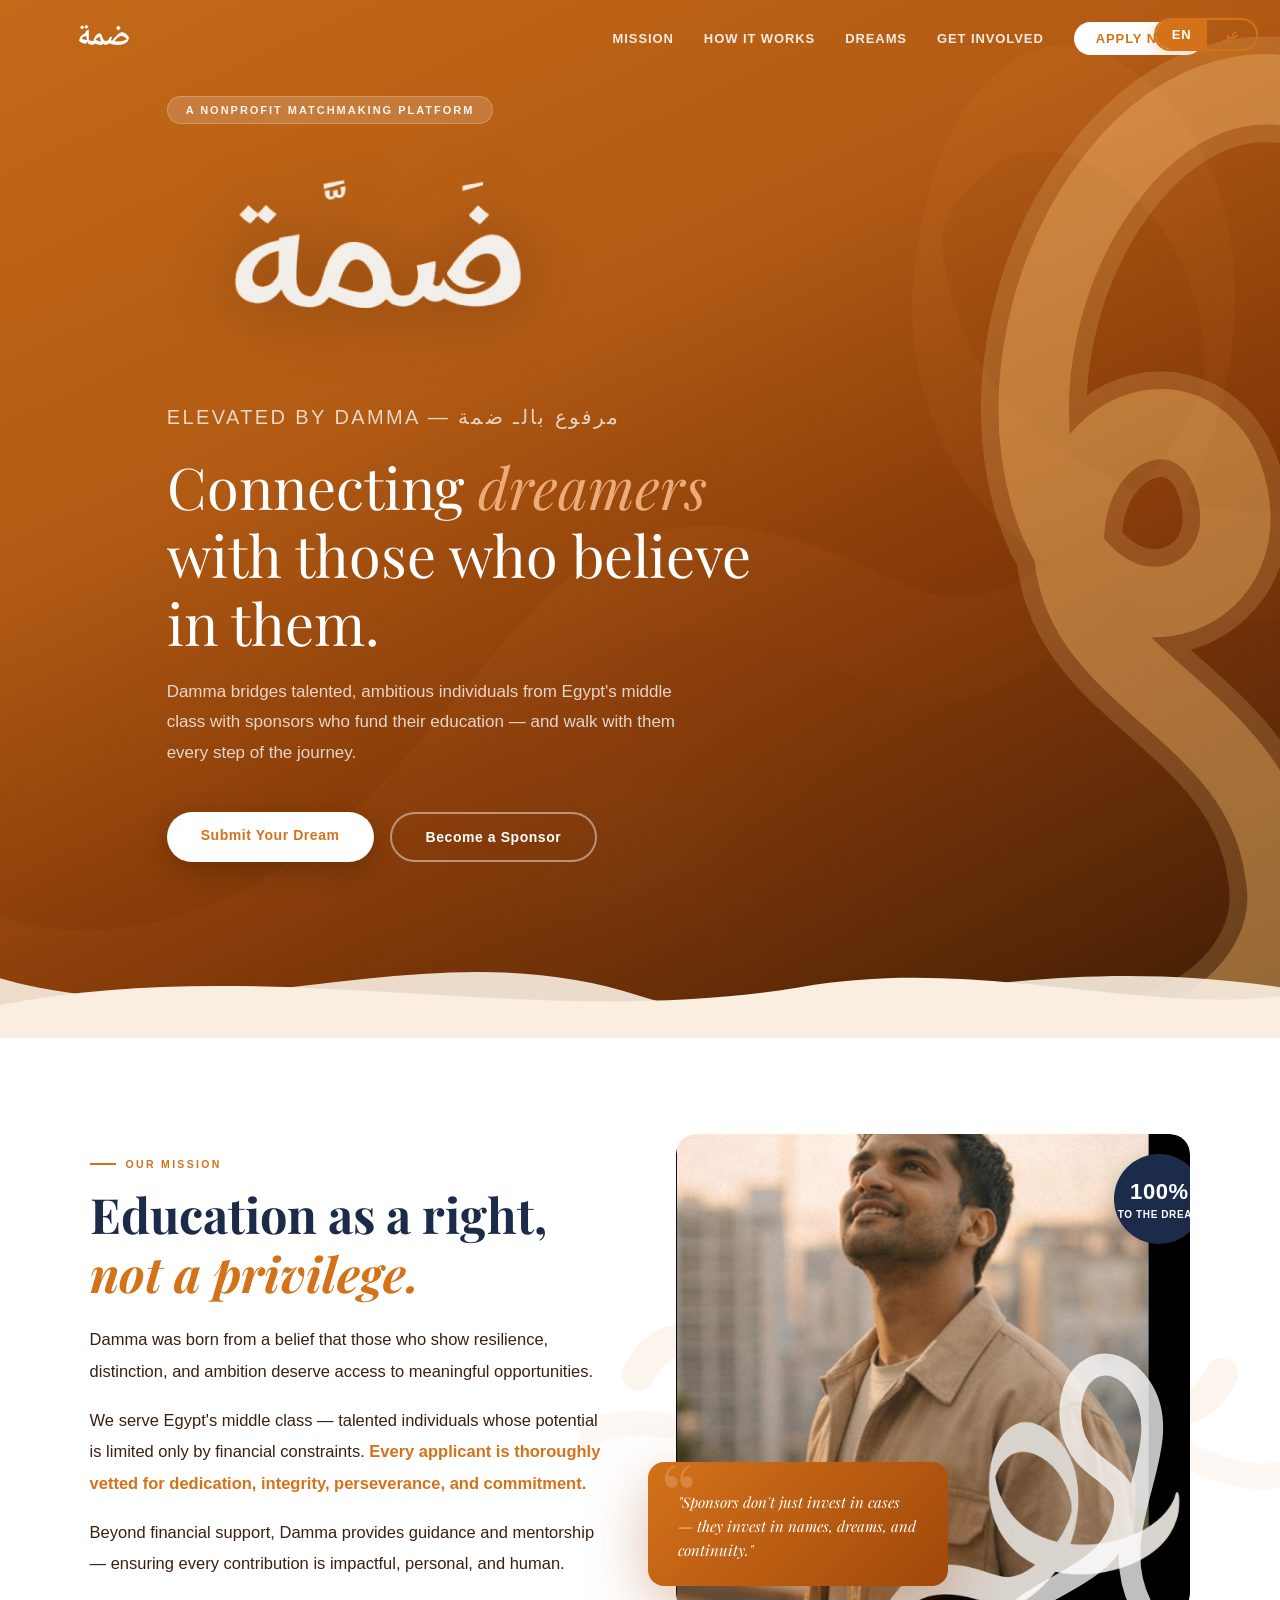
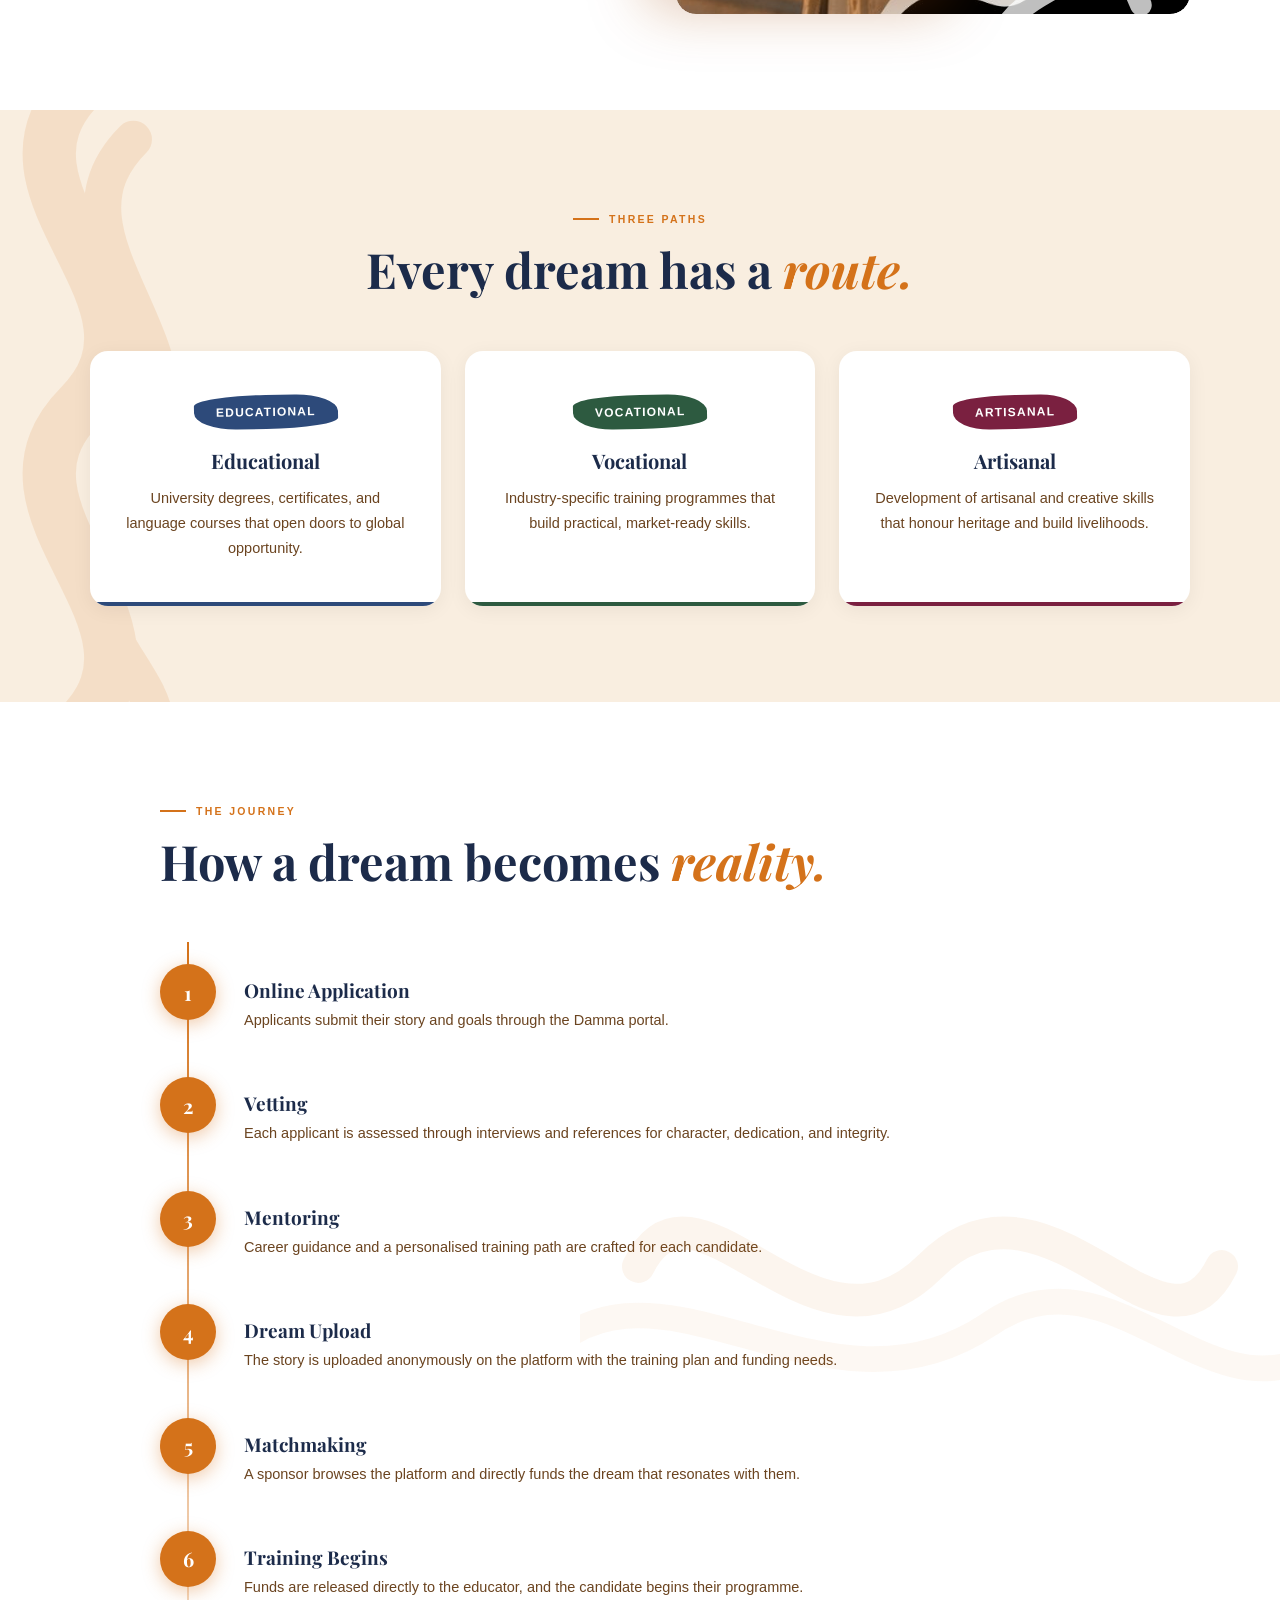
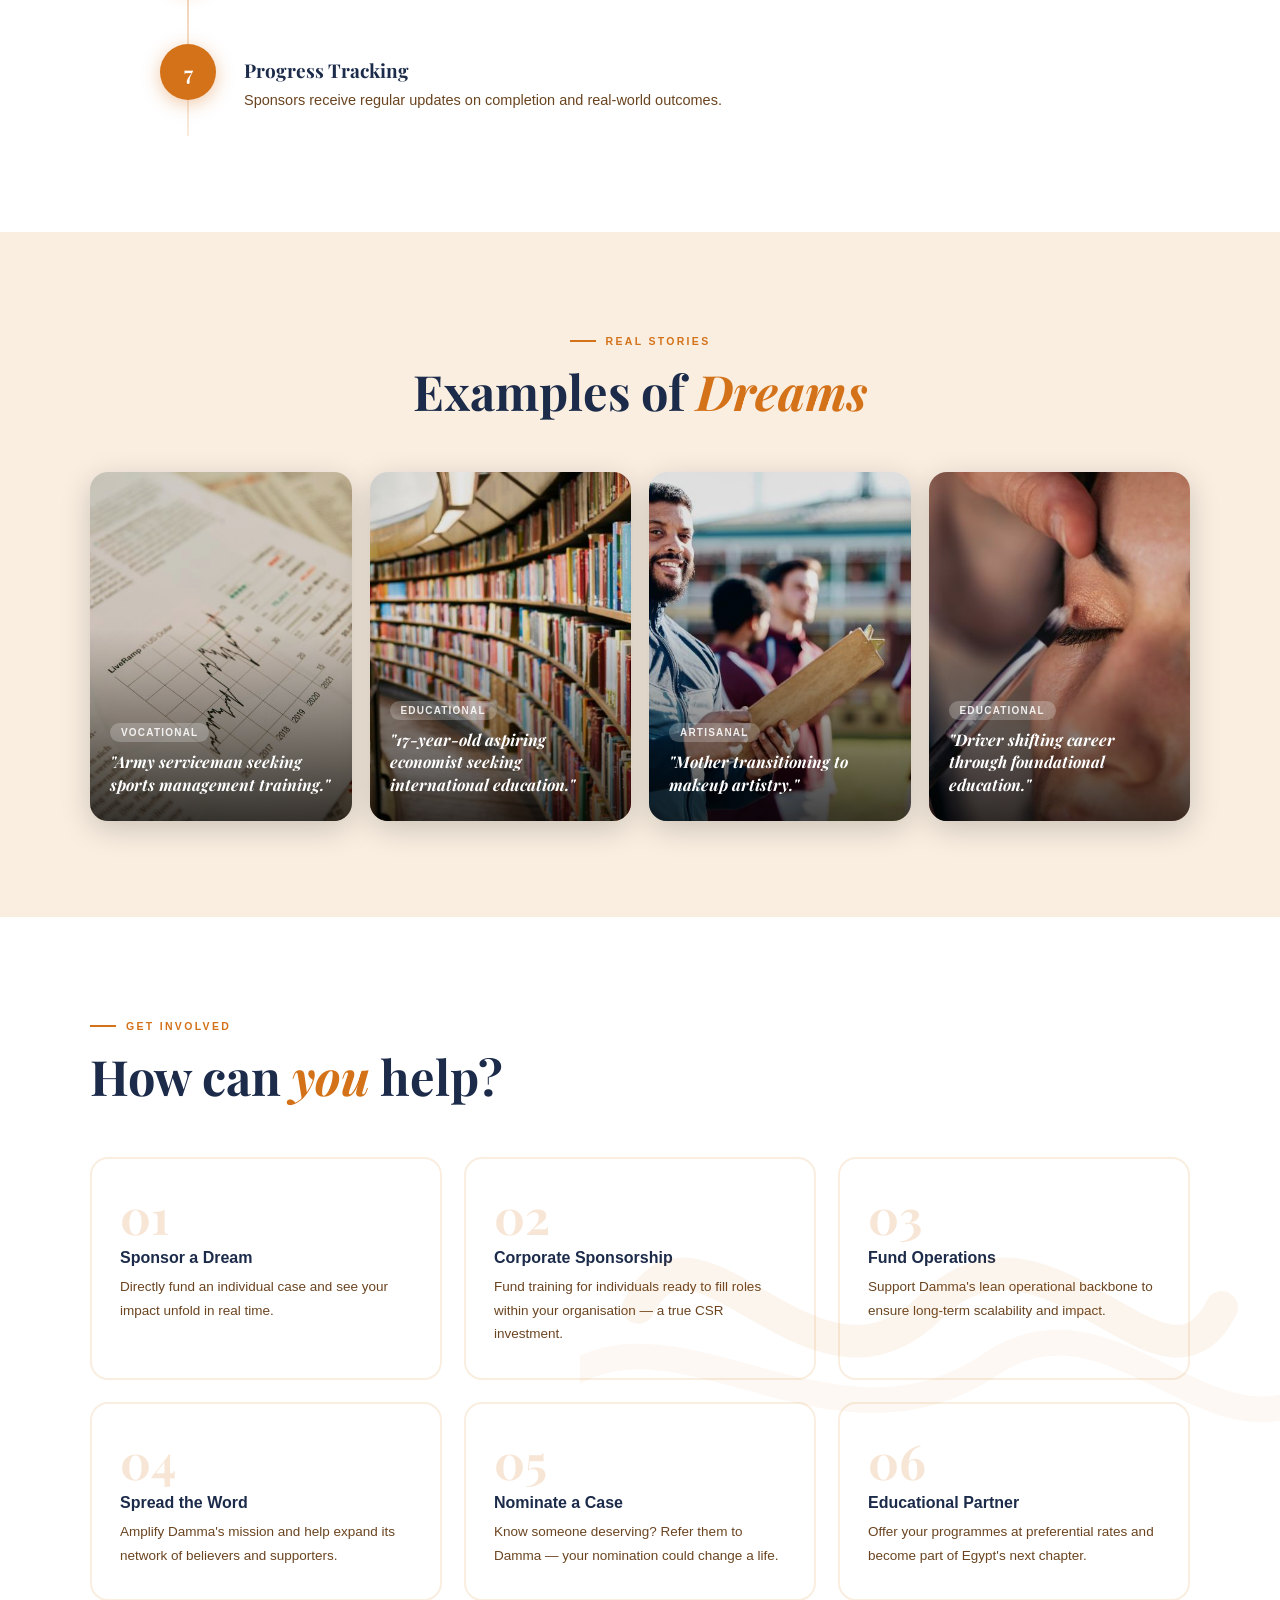
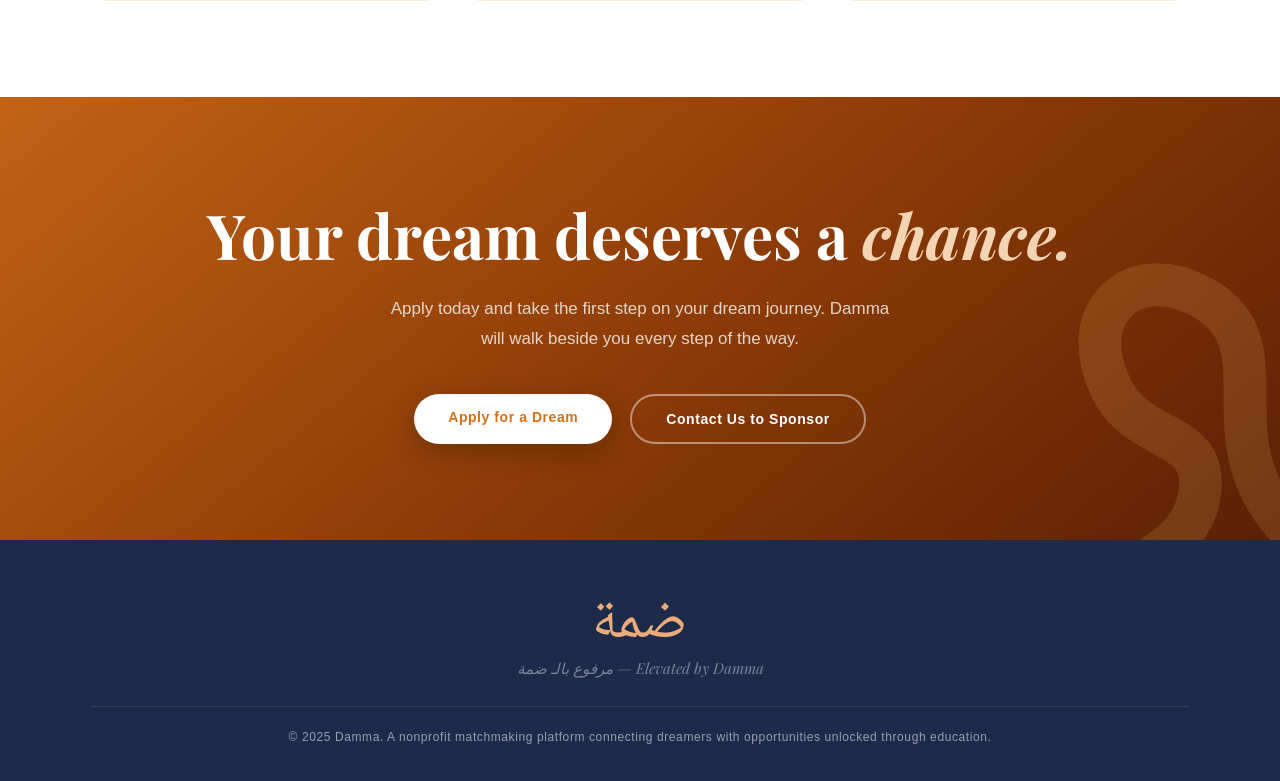
==== commit 31768e95: "Fix logo on main page" ====
--- a/damma.html
+++ b/damma.html
@@ -3,459 +3,16 @@
 <head>
 <meta charset="UTF-8">
 <meta name="viewport" content="width=device-width, initial-scale=1.0">
+<meta name="description" content="Damma is a nonprofit matchmaking platform connecting Egypt's talented middle class with sponsors who fund their education and walk with them every step of the journey.">
+<meta property="og:title" content="Damma | ضمة — Connecting dreamers with those who believe in them">
+<meta property="og:description" content="A nonprofit matchmaking platform bridging talented Egyptians with sponsors who fund their education.">
+<meta property="og:type" content="website">
+<meta name="twitter:card" content="summary_large_image">
+<link rel="icon" href="assets/images/logo.png" type="image/png">
 <title>Damma | ضمة</title>
 <link rel="preconnect" href="https://fonts.googleapis.com">
 <link href="https://fonts.googleapis.com/css2?family=Candara:wght@400;700&family=Corbel:wght@300;400;700&family=Noto+Naskh+Arabic:wght@400;600;700&family=Playfair+Display:ital,wght@0,400;0,700;1,400&display=swap" rel="stylesheet">
-<style>
-/* ── BRAND TOKENS ── */
-:root {
-  --orange:        #D4721A;
-  --orange-mid:    #C26316;
-  --orange-deep:   #A0480A;
-  --orange-light:  #E8956A;
-  --orange-tint:   #EDAB7A;
-  --cream-bg:      #F9EEE0;   /* exact deck interior bg */
-  --cream-light:   #FDF6EC;
-  --navy:          #1C2B4A;
-  --brown-dark:    #5C2D0A;
-  --text-dark:     #3A2010;
-  --text-mid:      #6B4420;
-  --text-light:    #A07050;
-  --white:         #FFFFFF;
-  --squiggle-bg:   rgba(212,114,26,0.13);
-}
-
-* { margin:0; padding:0; box-sizing:border-box; }
-html { scroll-behavior:smooth; }
-
-body {
-  font-family: 'Corbel', 'Segoe UI', sans-serif;
-  background: var(--cream-bg);
-  color: var(--text-dark);
-  overflow-x: hidden;
-}
-body.ar { font-family: 'Noto Naskh Arabic', serif; direction: rtl; }
-
-/* ── SCROLL BAR ── */
-.scroll-bar {
-  position:fixed; top:0; left:0; height:3px;
-  background: var(--orange); z-index:9999; transition:width .1s;
-}
-
-/* ── LANG TOGGLE ── */
-.lang-toggle {
-  position:fixed; top:18px; right:22px; z-index:1000;
-  display:flex; border-radius:30px; overflow:hidden;
-  border:2px solid var(--orange);
-  box-shadow:0 4px 18px rgba(212,114,26,.3);
-}
-.lang-toggle button {
-  padding:7px 16px; border:none; background:transparent;
-  color:var(--orange); font-family:'Corbel',sans-serif;
-  font-size:13px; font-weight:700; cursor:pointer; transition:all .25s;
-  letter-spacing:.06em;
-}
-.lang-toggle button.active { background:var(--orange); color:#fff; }
-
-/* ── NAV ── */
-nav {
-  position:fixed; top:0; left:0; right:0; z-index:900;
-  padding:22px 6%; display:flex; align-items:center;
-  justify-content:space-between; transition:all .4s;
-}
-nav.scrolled {
-  background:rgba(249,238,224,.96); backdrop-filter:blur(12px);
-  box-shadow:0 2px 28px rgba(212,114,26,.14); padding:13px 6%;
-}
-.nav-logo {
-  font-family:'Noto Naskh Arabic', serif;
-  font-size:32px; font-weight:700;
-  color:#fff; text-decoration:none; transition:color .35s; line-height:1;
-}
-nav.scrolled .nav-logo { color:var(--orange); }
-.nav-links { display:flex; gap:30px; list-style:none; align-items:center; }
-.nav-links a {
-  color:rgba(255,255,255,.88); text-decoration:none;
-  font-size:13px; font-weight:700; letter-spacing:.07em;
-  text-transform:uppercase; transition:color .25s;
-  font-family:'Corbel', sans-serif;
-}
-nav.scrolled .nav-links a { color:var(--text-dark); }
-.nav-links a:hover { color:var(--orange-tint); }
-nav.scrolled .nav-links a:hover { color:var(--orange); }
-.nav-cta {
-  background:#fff !important; color:var(--orange) !important;
-  padding:9px 22px; border-radius:30px; font-weight:700 !important;
-}
-.nav-cta:hover, nav.scrolled .nav-cta {
-  background:var(--orange) !important; color:#fff !important;
-}
-
-/* ── HERO ── */
-.hero {
-  min-height:100vh; position:relative;
-  display:flex; align-items:center; overflow:hidden;
-}
-.hero-bg {
-  position:absolute; inset:0;
-  background-size:cover; background-position:center;
-  filter:brightness(.35) saturate(.6);
-}
-/* The big orange overlay matching slide 1 */
-.hero-orange-wash {
-  position:absolute; inset:0;
-  background:linear-gradient(155deg, #D4721A 0%, #C26316 35%, #8A3A06 65%, #3D1A02 100%);
-  opacity:.92;
-}
-/* Squiggle SVG overlay top-right like deck slide 1 */
-.hero-squiggle {
-  position:absolute; top:0; right:0;
-  width:55%; height:100%; pointer-events:none; opacity:.7;
-}
-/* Bottom wave transition */
-.hero-wave {
-  position:absolute; bottom:-2px; left:0; right:0;
-  pointer-events:none;
-}
-.hero-wave svg { display:block; width:100%; }
-
-.hero-content {
-  position:relative; z-index:3;
-  padding:0 7% 80px; max-width:760px;
-  animation:fadeUp .9s ease both;
-}
-.hero-pill {
-  display:inline-block;
-  background:rgba(255,255,255,.16); backdrop-filter:blur(8px);
-  color:rgba(255,255,255,.92); padding:7px 18px;
-  border-radius:30px; font-size:11px; font-weight:700;
-  letter-spacing:.18em; text-transform:uppercase;
-  margin-bottom:28px; border:1px solid rgba(255,255,255,.22);
-  font-family:'Corbel', sans-serif;
-}
-.hero-logo-arabic {
-  font-family:'Noto Naskh Arabic', serif;
-  font-size:clamp(90px, 14vw, 160px);
-  font-weight:700; color:#fff;
-  line-height:.95; display:block; margin-bottom:10px;
-  text-shadow:0 8px 40px rgba(0,0,0,.3);
-  letter-spacing:-.01em;
-}
-.hero-tagline {
-  font-family:'Corbel', 'Segoe UI', sans-serif;
-  font-size:clamp(15px, 2vw, 20px);
-  color:rgba(255,255,255,.75); font-weight:300;
-  letter-spacing:.12em; text-transform:uppercase;
-  margin-bottom:24px; display:block;
-}
-.hero h1 {
-  font-family:'Playfair Display', serif;
-  font-size:clamp(30px, 4.5vw, 58px);
-  color:#fff; line-height:1.18; margin-bottom:20px;
-  font-weight:400;
-}
-.hero h1 em { font-style:italic; color:var(--orange-tint); }
-.hero p {
-  font-size:17px; color:rgba(255,255,255,.78);
-  line-height:1.8; max-width:540px; margin-bottom:44px; font-weight:300;
-}
-.hero-btns { display:flex; gap:16px; flex-wrap:wrap; }
-.btn-solid {
-  background:#fff; color:var(--orange);
-  padding:15px 34px; border-radius:50px; font-weight:700;
-  font-size:14px; text-decoration:none; transition:all .3s;
-  letter-spacing:.04em; box-shadow:0 8px 28px rgba(0,0,0,.22);
-  font-family:'Corbel', sans-serif;
-}
-.btn-solid:hover { transform:translateY(-3px); box-shadow:0 14px 36px rgba(0,0,0,.3); }
-.btn-ghost {
-  background:transparent; color:#fff;
-  padding:15px 34px; border-radius:50px; font-weight:600;
-  font-size:14px; text-decoration:none;
-  border:2px solid rgba(255,255,255,.45); transition:all .3s;
-  letter-spacing:.04em; font-family:'Corbel', sans-serif;
-}
-.btn-ghost:hover { background:rgba(255,255,255,.12); border-color:#fff; transform:translateY(-3px); }
-
-/* ── SECTION SHARED ── */
-section { padding:96px 7%; }
-.section-eyebrow {
-  display:inline-flex; align-items:center; gap:10px;
-  color:var(--orange); font-size:10.5px; font-weight:700;
-  letter-spacing:.22em; text-transform:uppercase; margin-bottom:14px;
-  font-family:'Corbel', sans-serif;
-}
-.section-eyebrow::before {
-  content:''; display:inline-block; width:26px; height:2px;
-  background:var(--orange); flex-shrink:0;
-}
-body.ar .section-eyebrow::before { order:1; }
-h2.sec-title {
-  font-family:'Playfair Display', serif;
-  font-size:clamp(30px, 3.8vw, 50px);
-  color:var(--navy); line-height:1.22; margin-bottom:22px; font-weight:700;
-}
-h2.sec-title em { font-style:italic; color:var(--orange); }
-
-/* Squiggle background pattern for white sections */
-.squiggle-bg {
-  position:relative; overflow:hidden;
-}
-.squiggle-bg::after {
-  content:''; position:absolute; inset:0; pointer-events:none;
-  background-image: url("data:image/svg+xml,%3Csvg xmlns='http://www.w3.org/2000/svg' width='600' height='400' viewBox='0 0 600 400'%3E%3Cpath d='M50,200 C100,100 200,300 300,200 C400,100 500,300 550,200' stroke='%23D4721A' stroke-width='28' fill='none' stroke-linecap='round' opacity='0.07'/%3E%3Cpath d='M-50,300 C50,150 200,350 350,250 C450,180 530,320 620,280' stroke='%23D4721A' stroke-width='22' fill='none' stroke-linecap='round' opacity='0.05'/%3E%3C/svg%3E");
-  background-size:700px; background-repeat:no-repeat; background-position:right center;
-}
-
-/* ── MISSION ── */
-.mission { background:#fff; }
-.mission-inner {
-  display:grid; grid-template-columns:1fr 1fr;
-  gap:72px; align-items:center; max-width:1200px; margin:0 auto;
-  position:relative; z-index:1;
-}
-.mission-text p {
-  font-size:16.5px; line-height:1.9;
-  color:var(--text-dark); margin-bottom:18px; font-weight:300;
-}
-.mission-text p strong { color:var(--orange); font-weight:700; }
-/* Image side with squiggle decoration */
-.mission-img-wrap {
-  position:relative; border-radius:20px; overflow:hidden;
-}
-.mission-img-wrap img {
-  width:100%; height:480px; object-fit:cover; display:block;
-  border-radius:20px;
-}
-.mission-squiggle-overlay {
-  position:absolute; bottom:-10px; right:-10px;
-  width:50%; pointer-events:none;
-}
-.quote-card {
-  position:absolute; bottom:28px; left:-28px;
-  background:linear-gradient(135deg, var(--orange) 0%, var(--orange-deep) 100%);
-  border-radius:16px; padding:28px 30px 24px;
-  max-width:300px; box-shadow:0 20px 60px rgba(160,72,10,.35);
-}
-.quote-card::before {
-  content:'\201C'; font-family:'Playfair Display',serif;
-  font-size:90px; color:rgba(255,255,255,.18);
-  position:absolute; top:-14px; left:12px; line-height:1;
-}
-.quote-card blockquote {
-  font-family:'Playfair Display',serif; font-size:15px;
-  color:#fff; line-height:1.6; font-style:italic; position:relative; z-index:1;
-}
-.trust-pill {
-  position:absolute; top:20px; right:-14px;
-  background:var(--navy); color:#fff;
-  border-radius:50%; width:90px; height:90px;
-  display:flex; flex-direction:column; align-items:center; justify-content:center;
-  font-size:10px; font-weight:700; text-align:center; line-height:1.4;
-  letter-spacing:.06em; text-transform:uppercase;
-  box-shadow:0 8px 24px rgba(0,0,0,.22);
-}
-.trust-pill .big { font-size:22px; font-weight:700; font-family:'Corbel',sans-serif; }
-
-/* ── ROUTES ── */
-.routes { background:var(--cream-bg); position:relative; overflow:hidden; }
-.routes-squiggle-left {
-  position:absolute; left:-80px; top:50%; transform:translateY(-50%);
-  opacity:.12; pointer-events:none; width:320px;
-}
-.routes-grid {
-  display:grid; grid-template-columns:repeat(3,1fr);
-  gap:24px; margin-top:52px; position:relative; z-index:1;
-}
-.route-card {
-  background:#fff; border-radius:18px; padding:44px 32px;
-  text-align:center; transition:all .38s; position:relative; overflow:hidden;
-  box-shadow:0 4px 20px rgba(0,0,0,.06);
-}
-.route-card::before {
-  content:''; position:absolute; bottom:0; left:0; right:0;
-  height:4px; transition:height .35s;
-}
-.route-card.edu::before { background:#2D4A7A; }
-.route-card.voc::before { background:#2D5A40; }
-.route-card.art::before { background:#7A2040; }
-.route-card:hover { transform:translateY(-7px); box-shadow:0 22px 55px rgba(0,0,0,.1); }
-.route-card:hover::before { height:6px; }
-/* Paint splash labels like deck */
-.route-splash {
-  display:inline-block; color:#fff;
-  padding:10px 22px 10px; border-radius:50% 30% 50% 30% / 30% 50% 30% 50%;
-  font-size:12px; font-weight:700; letter-spacing:.1em; text-transform:uppercase;
-  margin-bottom:18px; font-family:'Corbel',sans-serif;
-  transform:rotate(-1deg); display:inline-block;
-}
-.route-card.edu .route-splash { background:#2D4A7A; }
-.route-card.voc .route-splash { background:#2D5A40; }
-.route-card.art .route-splash { background:#7A2040; }
-.route-card h3 {
-  font-family:'Playfair Display',serif; font-size:20px;
-  font-weight:700; margin-bottom:12px; color:var(--navy);
-}
-.route-card p { font-size:14.5px; line-height:1.75; color:var(--text-mid); }
-
-/* ── PROCESS ── */
-.process { background:#fff; }
-.process-inner { max-width:960px; margin:0 auto; }
-.steps { margin-top:52px; position:relative; }
-.steps::before {
-  content:''; position:absolute; left:27px; top:0; bottom:0;
-  width:2px;
-  background:linear-gradient(to bottom, var(--orange), rgba(212,114,26,.15));
-}
-body.ar .steps::before { left:auto; right:27px; }
-.step { display:flex; gap:28px; align-items:flex-start; padding:22px 0; }
-.step-num {
-  width:56px; height:56px; border-radius:50%;
-  background:var(--orange); color:#fff;
-  display:flex; align-items:center; justify-content:center;
-  font-family:'Playfair Display',serif; font-size:20px; font-weight:700;
-  flex-shrink:0; z-index:1; position:relative;
-  box-shadow:0 4px 18px rgba(212,114,26,.38); transition:all .28s;
-}
-.step:hover .step-num { transform:scale(1.1); background:var(--navy); }
-.step-body { padding-top:13px; }
-.step-body h4 {
-  font-family:'Playfair Display',serif; font-size:19px;
-  font-weight:700; color:var(--navy); margin-bottom:5px;
-}
-.step-body p { font-size:14.5px; color:var(--text-mid); line-height:1.75; }
-
-/* ── DREAMS ── */
-.dreams { background:var(--cream-bg); }
-.dreams-inner { max-width:1100px; margin:0 auto; }
-.dreams-grid {
-  display:grid; grid-template-columns:repeat(4,1fr);
-  gap:18px; margin-top:52px;
-}
-.dream-card {
-  border-radius:18px; overflow:hidden; position:relative;
-  aspect-ratio:3/4; cursor:pointer; transition:transform .38s;
-  box-shadow:0 8px 30px rgba(0,0,0,.18);
-}
-.dream-card:hover { transform:translateY(-6px) scale(1.025); }
-.dream-card-img {
-  position:absolute; inset:0;
-  background-size:cover; background-position:center;
-}
-.dream-card-overlay {
-  position:absolute; inset:0;
-  background:linear-gradient(to top, rgba(0,0,0,.75) 0%, rgba(0,0,0,.1) 55%);
-}
-.dream-card-inner {
-  position:absolute; inset:0; padding:24px 20px;
-  display:flex; flex-direction:column; justify-content:flex-end; z-index:1;
-}
-.dream-tag {
-  display:inline-block; background:rgba(255,255,255,.22);
-  color:rgba(255,255,255,.88); font-size:10px; font-weight:700;
-  letter-spacing:.12em; text-transform:uppercase;
-  padding:4px 11px; border-radius:20px; margin-bottom:9px;
-  font-family:'Corbel',sans-serif; width:fit-content;
-}
-.dream-card h4 {
-  color:#fff; font-family:'Playfair Display',serif;
-  font-size:16px; line-height:1.42; font-style:italic;
-}
-
-/* ── HELP ── */
-.sponsors { background:#fff; }
-.sponsors-inner { max-width:1100px; margin:0 auto; }
-.help-grid {
-  display:grid; grid-template-columns:repeat(3,1fr);
-  gap:22px; margin-top:52px;
-}
-.help-card {
-  padding:32px 28px; border-radius:18px;
-  border:2px solid var(--cream-bg); transition:all .3s;
-}
-.help-card:hover {
-  border-color:var(--orange-tint);
-  background:var(--cream-light); transform:translateY(-4px);
-}
-.help-num {
-  font-family:'Playfair Display',serif; font-size:48px; font-weight:700;
-  color:rgba(212,114,26,.18); line-height:1; margin-bottom:10px; transition:color .3s;
-}
-.help-card:hover .help-num { color:rgba(212,114,26,.35); }
-.help-card h4 { font-size:16px; font-weight:700; color:var(--navy); margin-bottom:8px; }
-.help-card p { font-size:13.5px; line-height:1.75; color:var(--text-mid); }
-
-/* ── APPLY CTA ── */
-.apply-cta {
-  background:linear-gradient(140deg, #C26316 0%, #8A3A06 55%, #5C2005 100%);
-  padding:96px 7%; text-align:center; position:relative; overflow:hidden;
-}
-.apply-cta .cta-squiggle {
-  position:absolute; bottom:-40px; right:-60px;
-  opacity:.18; pointer-events:none; width:380px;
-}
-.apply-cta h2 {
-  font-family:'Playfair Display',serif;
-  font-size:clamp(32px, 5vw, 62px); color:#fff; margin-bottom:18px; position:relative;
-}
-.apply-cta h2 em { font-style:italic; color:rgba(255,230,200,.9); }
-.apply-cta p {
-  font-size:17px; color:rgba(255,255,255,.78); max-width:520px;
-  margin:0 auto 40px; line-height:1.75; font-weight:300; position:relative;
-}
-.cta-btns { display:flex; gap:18px; justify-content:center; flex-wrap:wrap; position:relative; }
-
-/* ── FOOTER ── */
-footer {
-  background:var(--navy); color:rgba(255,255,255,.55);
-  padding:56px 7% 36px; text-align:center;
-}
-.footer-logo-ar {
-  font-family:'Noto Naskh Arabic',serif; font-size:58px;
-  color:var(--orange-tint); display:block; margin-bottom:4px; line-height:1;
-}
-.footer-sub {
-  font-family:'Playfair Display',serif; font-size:15px;
-  font-style:italic; color:rgba(255,255,255,.42); margin-bottom:28px;
-}
-footer hr { border:none; border-top:1px solid rgba(255,255,255,.1); margin:24px 0 20px; }
-footer small { font-size:12px; letter-spacing:.05em; }
-
-/* ── FADE IN ── */
-.fi { opacity:0; transform:translateY(28px); transition:opacity .7s ease, transform .7s ease; }
-.fi.in { opacity:1; transform:translateY(0); }
-
-/* ── ANIMATIONS ── */
-@keyframes fadeUp { from { opacity:0; transform:translateY(32px); } to { opacity:1; transform:translateY(0); } }
-
-/* ── ARABIC ── */
-body.ar .steps::before { left:auto; right:27px; }
-body.ar .section-eyebrow::before { order:1; }
-body.ar .quote-card { left:auto; right:-28px; }
-body.ar .trust-pill { right:auto; left:-14px; }
-body.ar h2.sec-title,
-body.ar p,
-body.ar .step-body h4,
-body.ar .step-body p,
-body.ar .help-card h4,
-body.ar .help-card p,
-body.ar .route-card p,
-body.ar .hero p {
-  font-family:'Noto Naskh Arabic',serif; line-height:2;
-}
-
-/* ── RESPONSIVE ── */
-@media(max-width:900px){
-  .mission-inner { grid-template-columns:1fr; gap:44px; }
-  .routes-grid { grid-template-columns:1fr; }
-  .dreams-grid { grid-template-columns:repeat(2,1fr); }
-  .help-grid { grid-template-columns:1fr; }
-  .nav-links { display:none; }
-  .lang-toggle { top:12px; right:12px; }
-  .mission-img-wrap img { height:320px; }
-  .quote-card { left:0; right:auto; bottom:-10px; }
-}
-</style>
+<link rel="stylesheet" href="assets/css/main.css">
 </head>
 <body>
 
@@ -495,8 +52,7 @@
   <div class="hero-content">
     <span class="hero-pill" data-en="A Nonprofit Matchmaking Platform" data-ar="منصة غير ربحية للتوافق">A Nonprofit Matchmaking Platform</span>
 
-    <!-- Big dominant Arabic logo -->
-    <span class="hero-logo-arabic">ضمة</span>
+    <img src="assets/images/logo.png" alt="Damma — ضمة" class="hero-logo-img">
     <span class="hero-tagline" data-en="Elevated by Damma — مرفوع بالـ ضمة" data-ar="مرفوع بالـ ضمة">Elevated by Damma — مرفوع بالـ ضمة</span>
 
     <h1 data-en="Connecting <em>dreamers</em> with those who believe in them." data-ar="نربط <em>أصحاب الأحلام</em> بمن يؤمن بهم.">Connecting <em>dreamers</em> with those who believe in them.</h1>
@@ -527,7 +83,7 @@
     </div>
     <div class="mission-visual fi">
       <div class="mission-img-wrap">
-        <img id="missionImg" src="" alt="Empowering Egypt's Middle Class">
+        <img id="missionImg" src="assets/images/mission.jpg" alt="Empowering Egypt's Middle Class">
         <!-- Squiggle overlay matching deck slide 4 -->
         <svg class="mission-squiggle-overlay" viewBox="0 0 260 300" xmlns="http://www.w3.org/2000/svg">
           <path d="M200,280 C160,200 240,120 200,60 C170,15 120,40 130,100 C140,155 200,140 180,200 C160,260 80,260 60,310"
@@ -553,7 +109,7 @@
     <path d="M150,0 C50,100 250,200 150,300 C50,400 250,500 150,600" stroke="#D4721A" stroke-width="50" fill="none" stroke-linecap="round"/>
     <path d="M200,50 C100,150 300,250 200,400 C100,520 280,560 200,650" stroke="#D4721A" stroke-width="35" fill="none" stroke-linecap="round"/>
   </svg>
-  <div class="routes-inner" style="max-width:1100px;margin:0 auto;">
+  <div class="routes-inner">
     <div style="text-align:center" class="fi">
       <span class="section-eyebrow" data-en="Three Paths" data-ar="ثلاثة مسارات">Three Paths</span>
       <h2 class="sec-title" data-en="Every dream has a <em>route.</em>" data-ar="لكل حلم <em>مسار.</em>">Every dream has a <em>route.</em></h2>
@@ -681,49 +237,6 @@
   <small data-en="© 2025 Damma. A nonprofit matchmaking platform connecting dreamers with opportunities unlocked through education." data-ar="© 2025 ضمة. منصة غير ربحية لتوافق الأحلام مع فرص التعليم.">© 2025 Damma. A nonprofit matchmaking platform connecting dreamers with opportunities unlocked through education.</small>
 </footer>
 
-<script>
-// ── IMAGES (embedded from deck) ──
-const IMGS = {"hero_bg": "[data-uri]", "mission": "[data-uri]", "people": "[data-uri]", "journey": "[data-uri]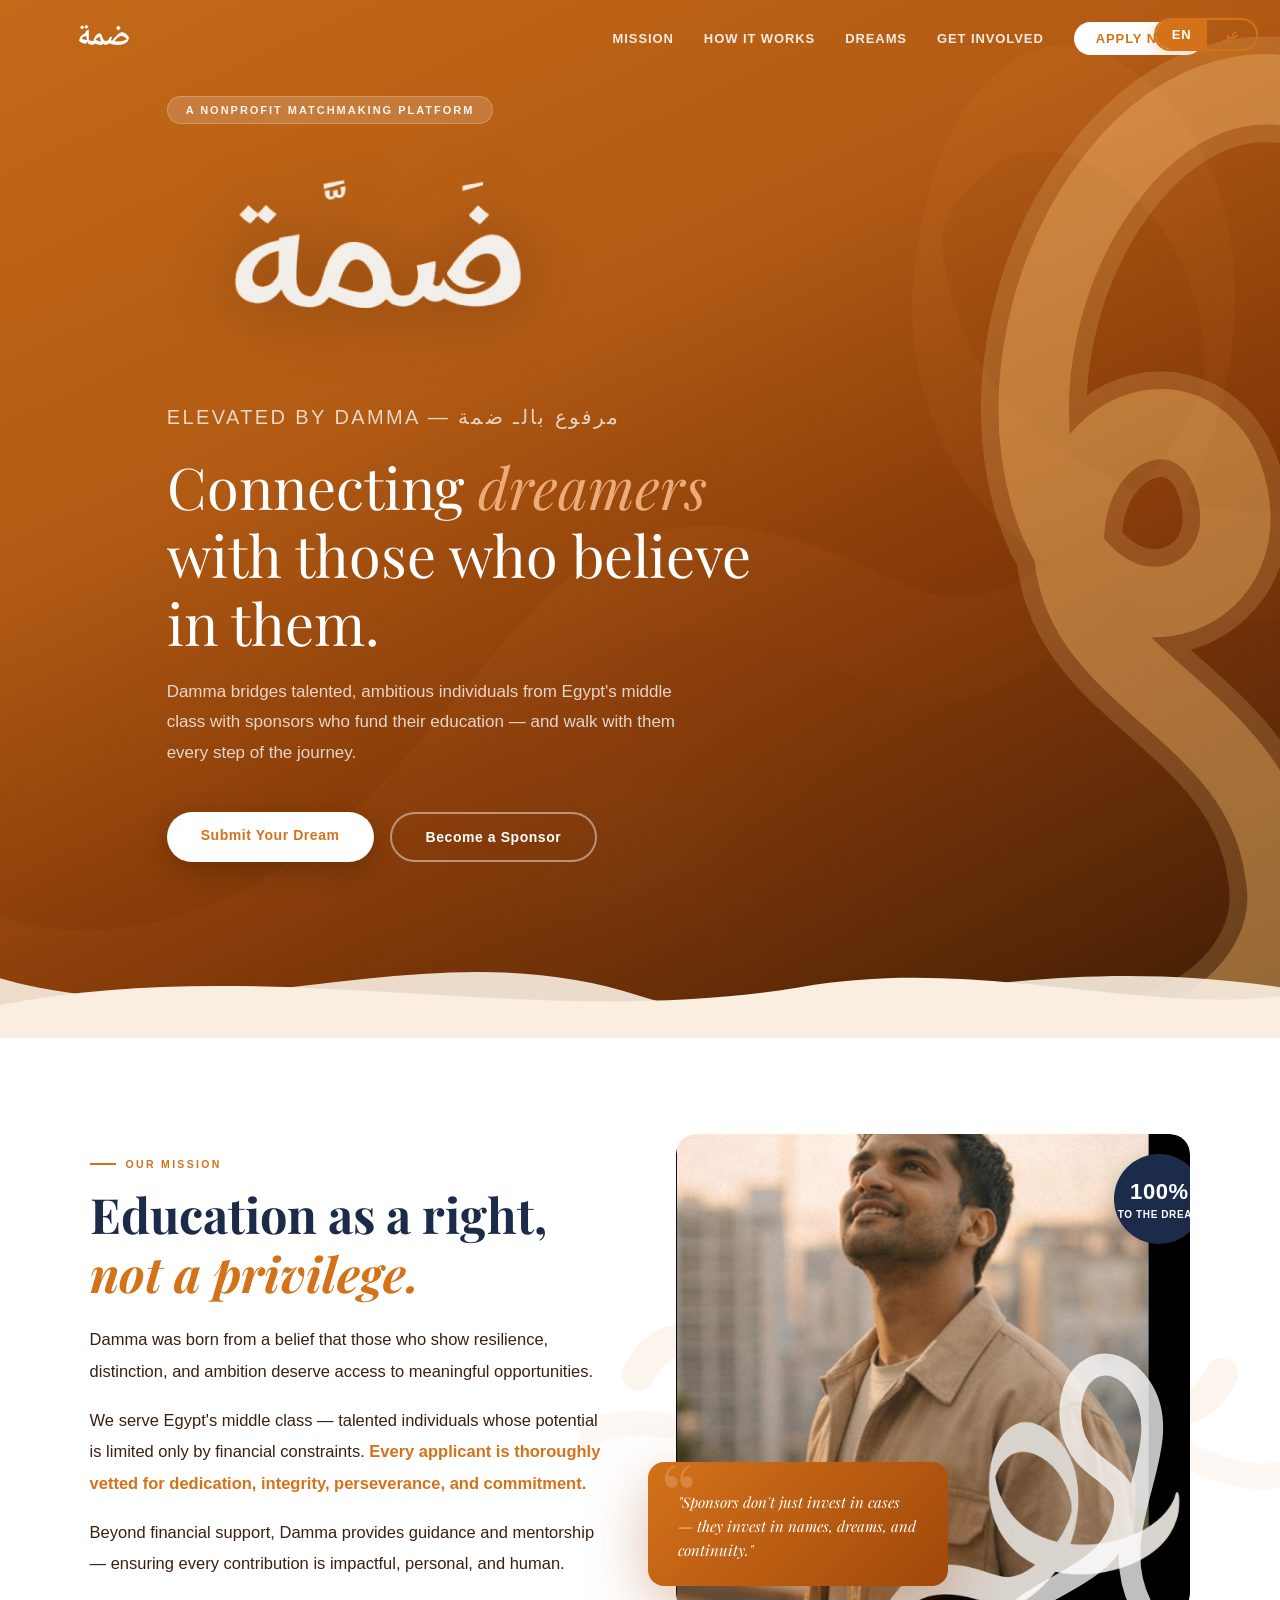
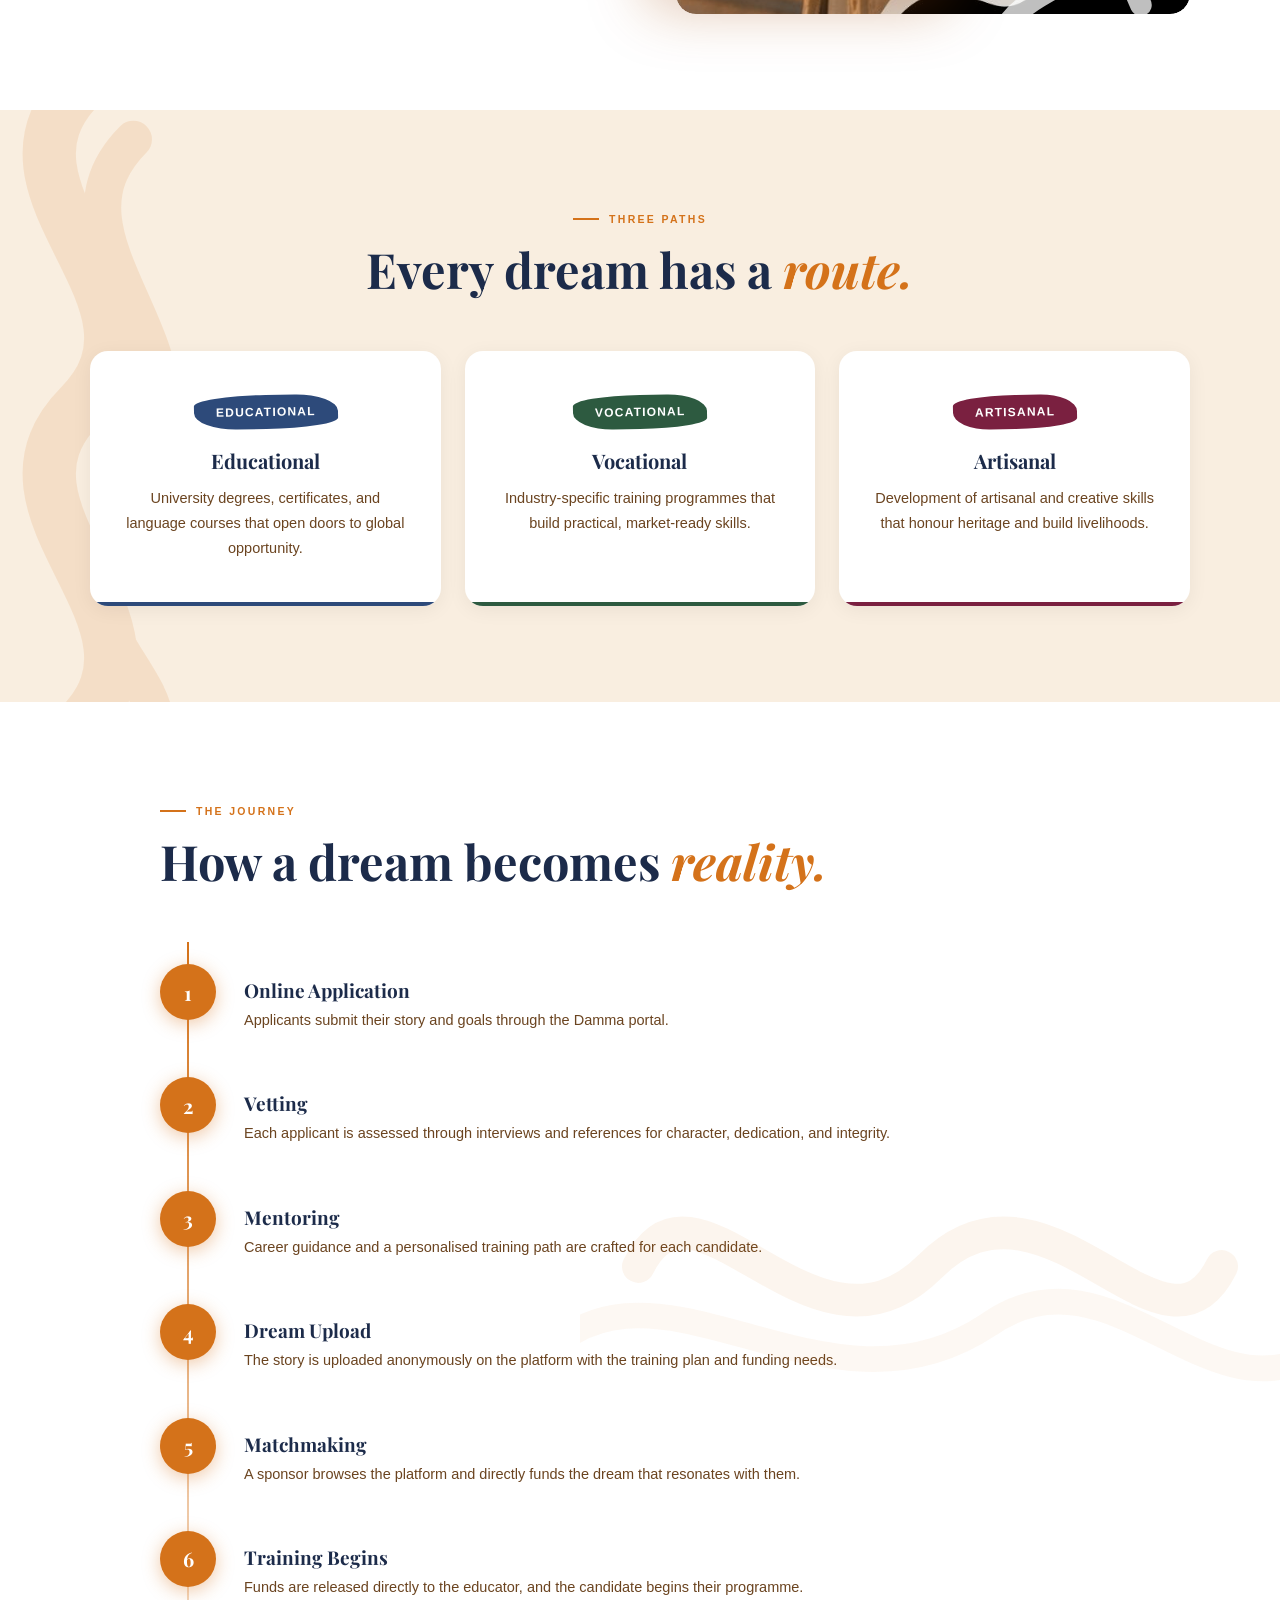
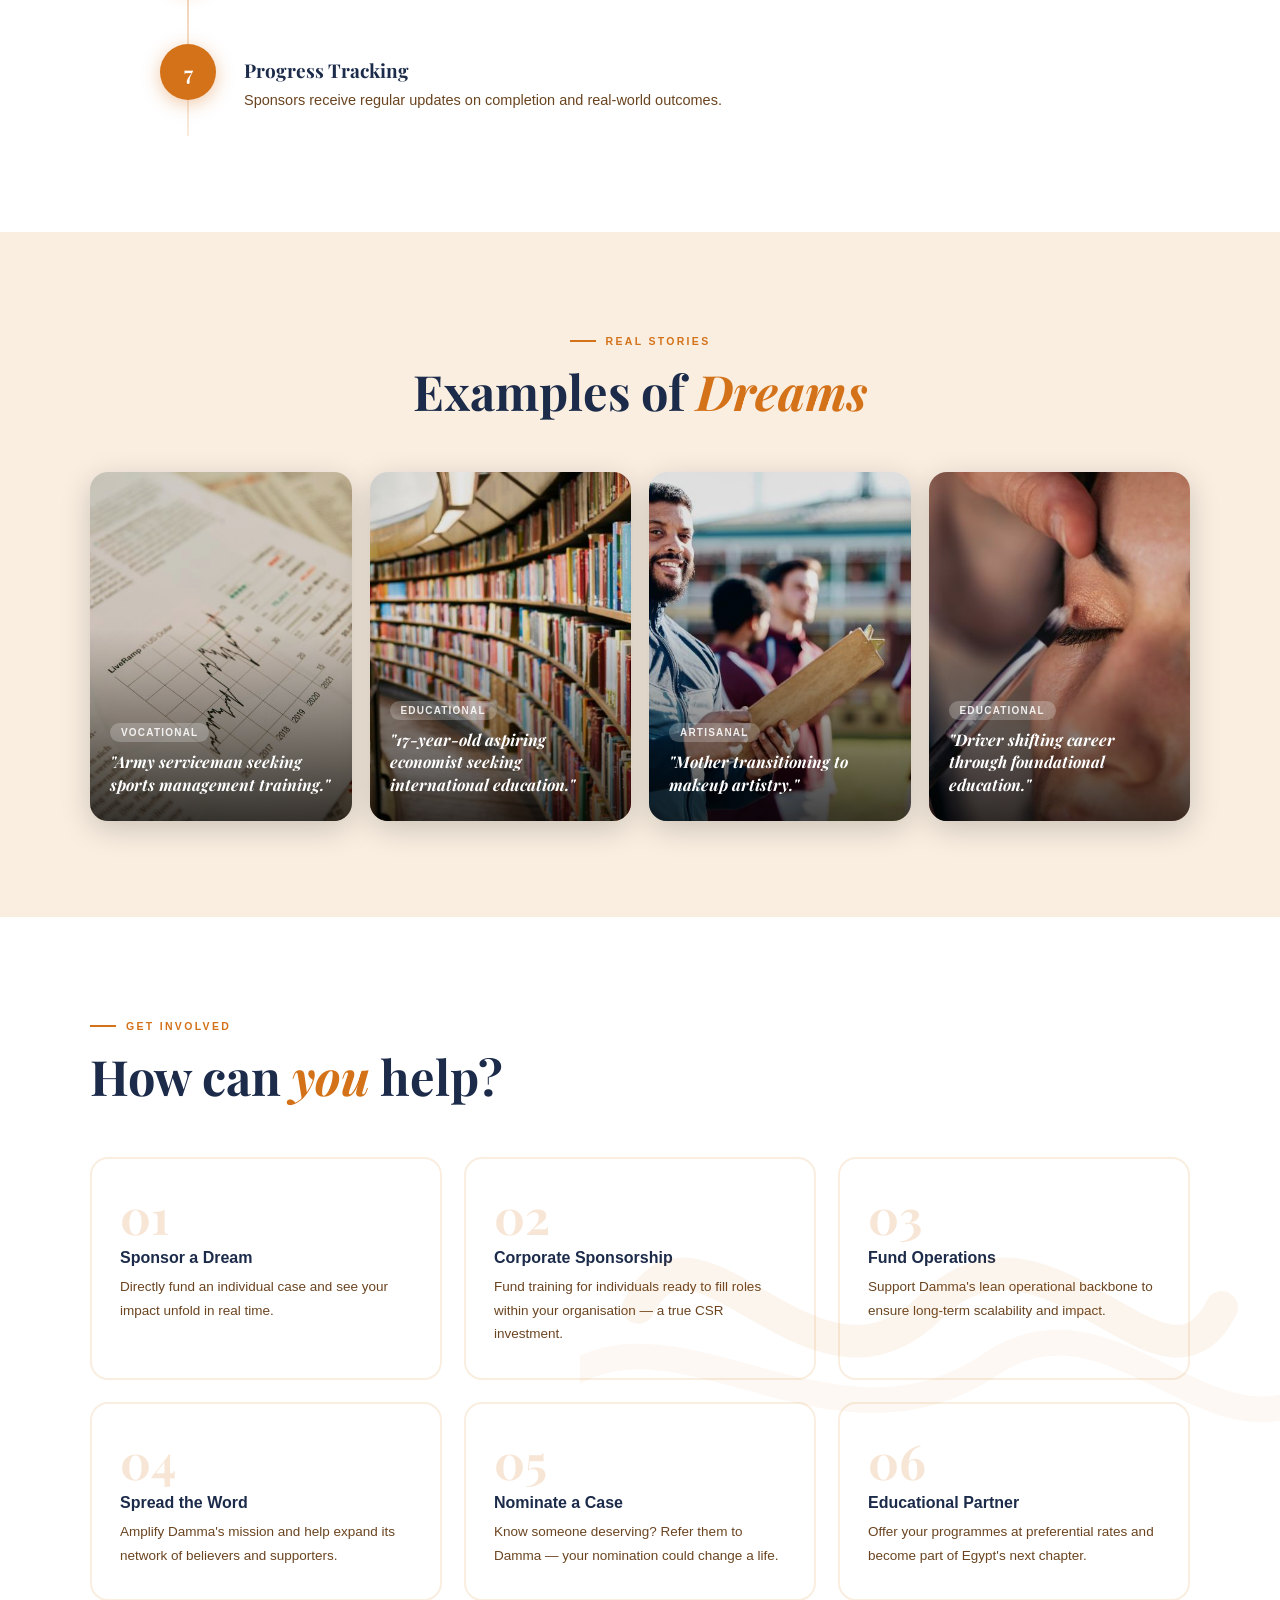
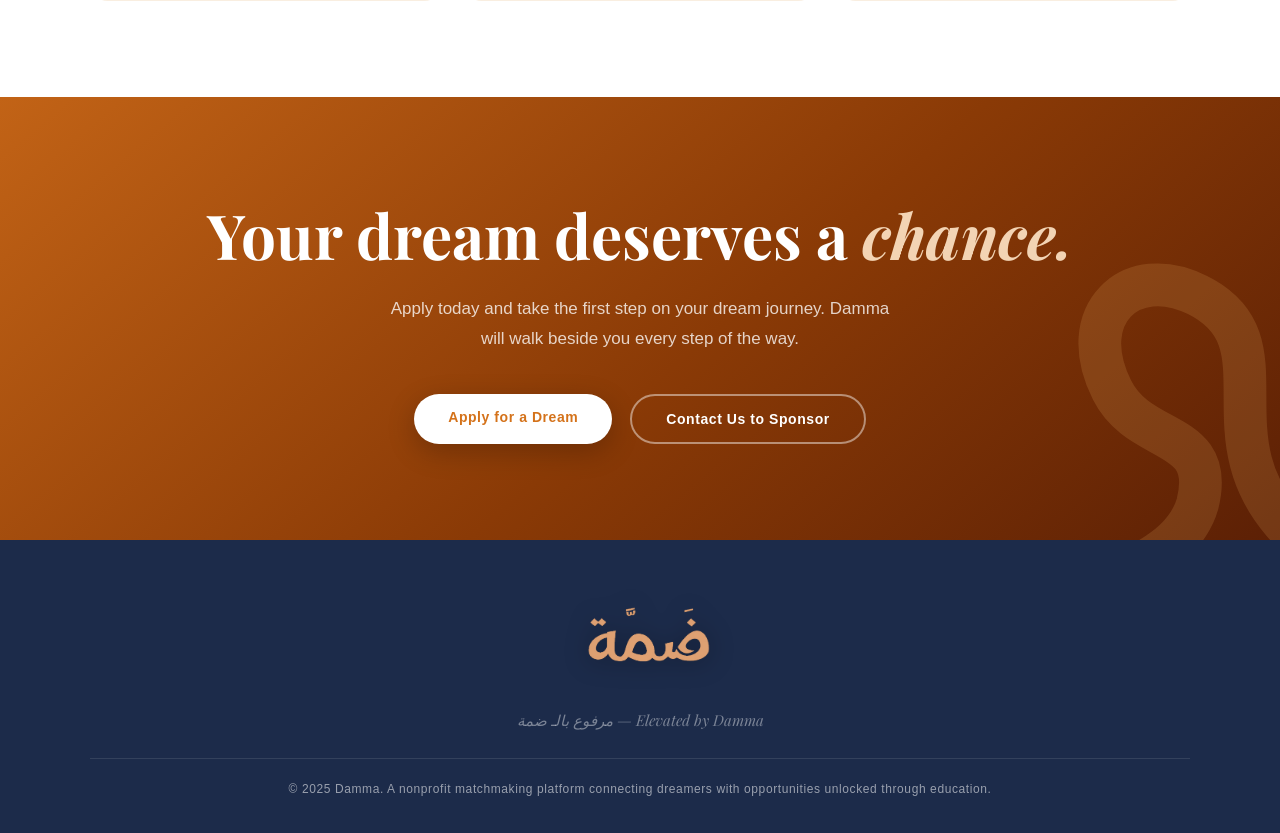
==== commit 393d46c4: "fixing footer logo" ====
--- a/damma.html
+++ b/damma.html
@@ -231,7 +231,7 @@
 
 <!-- FOOTER -->
 <footer>
-  <span class="footer-logo-ar">ضمة</span>
+  <img src="assets/images/logo-orange.png" alt="Damma — ضمة" class="footer-logo-ar">
   <div class="footer-sub" data-en="مرفوع بالـ ضمة — Elevated by Damma" data-ar="مرفوع بالـ ضمة">مرفوع بالـ ضمة — Elevated by Damma</div>
   <hr>
   <small data-en="© 2025 Damma. A nonprofit matchmaking platform connecting dreamers with opportunities unlocked through education." data-ar="© 2025 ضمة. منصة غير ربحية لتوافق الأحلام مع فرص التعليم.">© 2025 Damma. A nonprofit matchmaking platform connecting dreamers with opportunities unlocked through education.</small>
--- a/assets/css/main.css
+++ b/assets/css/main.css
@@ -401,8 +401,9 @@
   padding:56px 7% 36px; text-align:center;
 }
 .footer-logo-ar {
-  font-family:'Noto Naskh Arabic',serif; font-size:58px;
-  color:var(--orange-tint); display:block; margin-bottom:4px; line-height:1;
+  display:block; margin:0 auto 12px;
+  width:clamp(100px, 18vw, 160px);
+  filter:drop-shadow(0 2px 12px rgba(0,0,0,0.3));
 }
 .footer-sub {
   font-family:'Playfair Display',serif; font-size:15px;
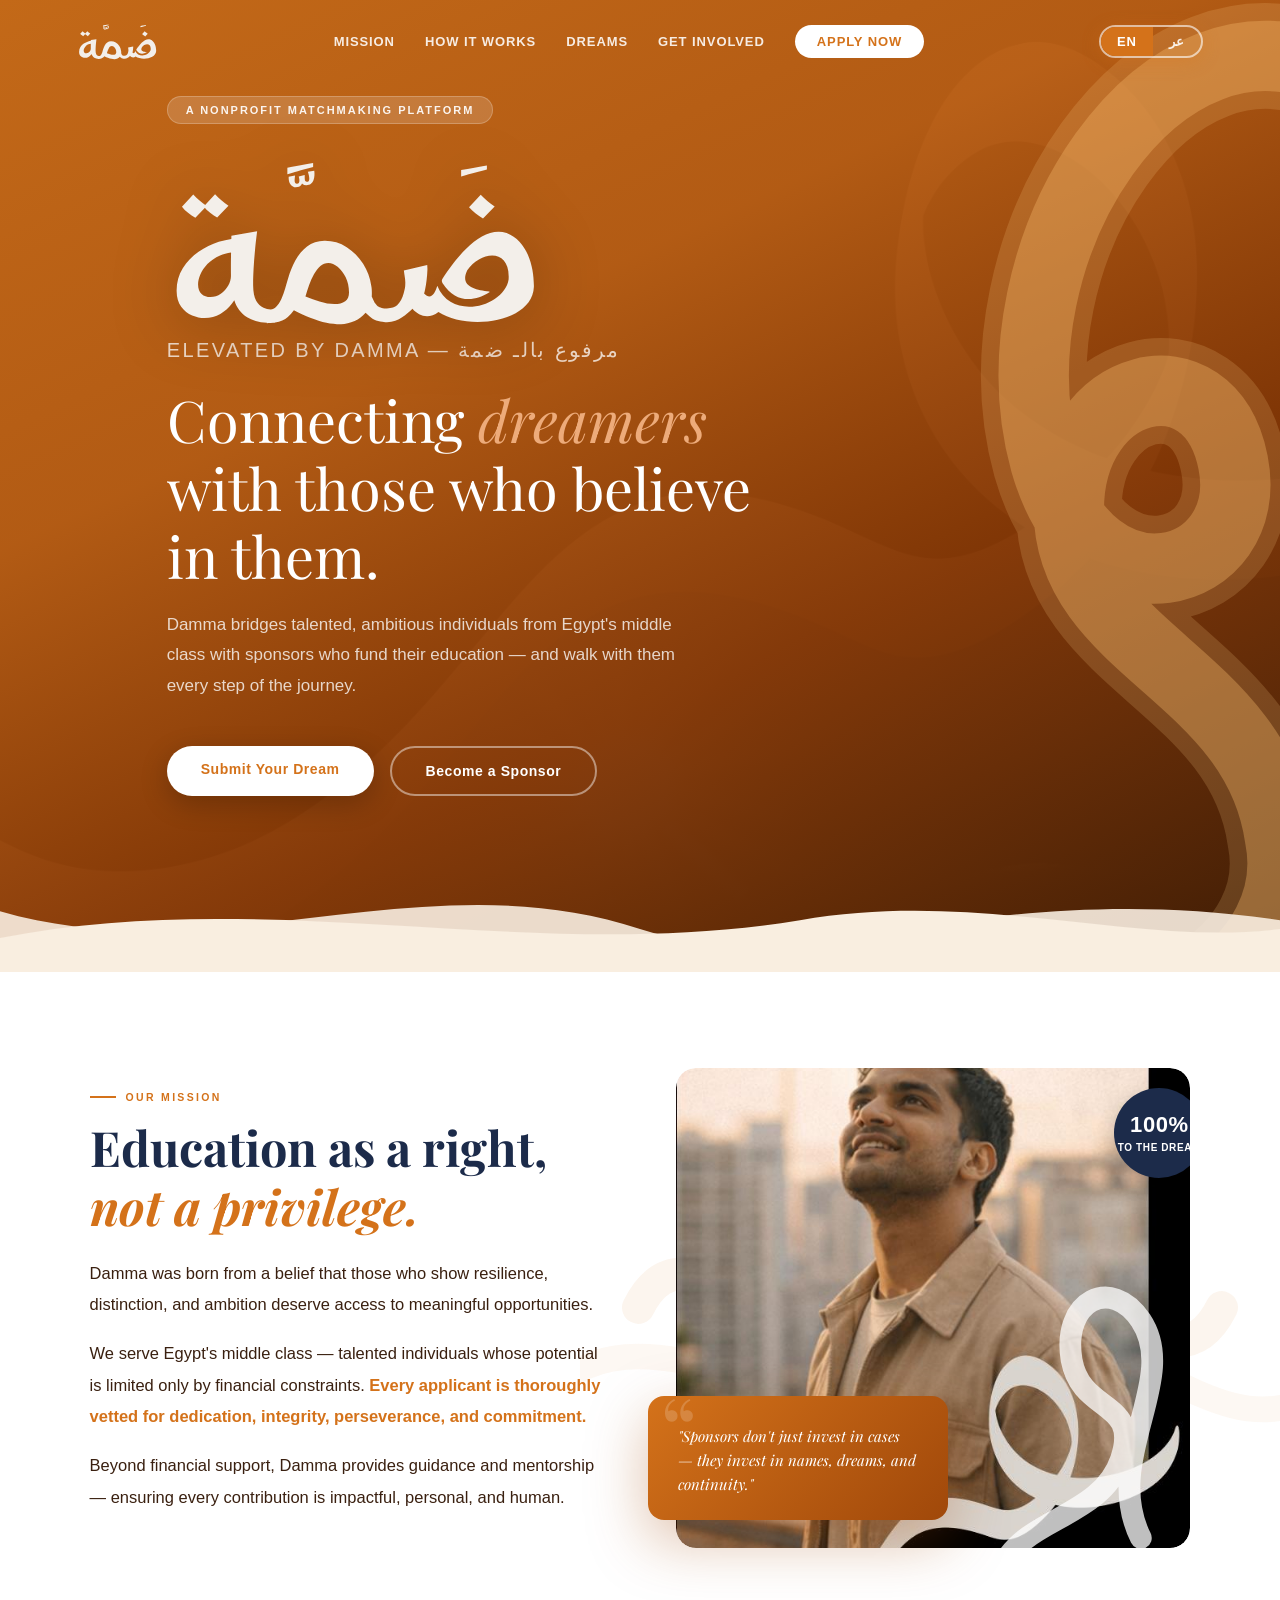
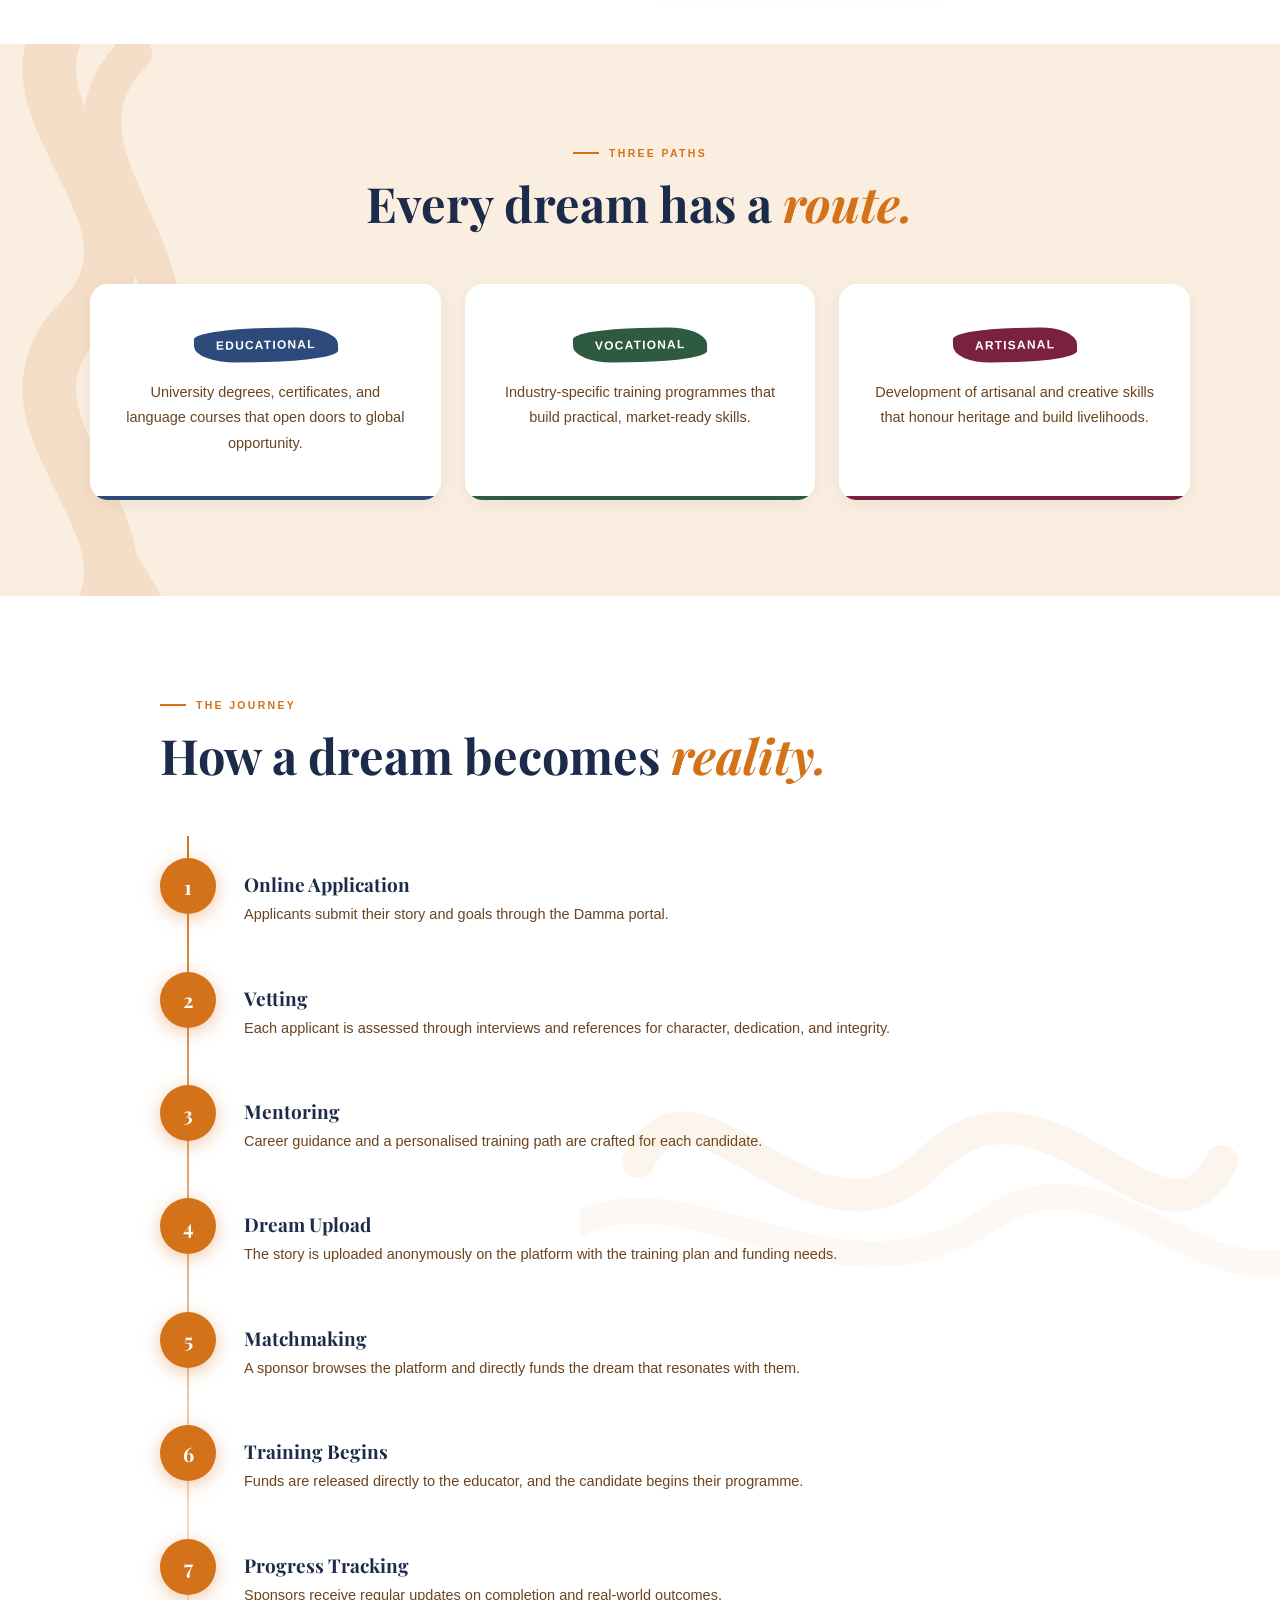
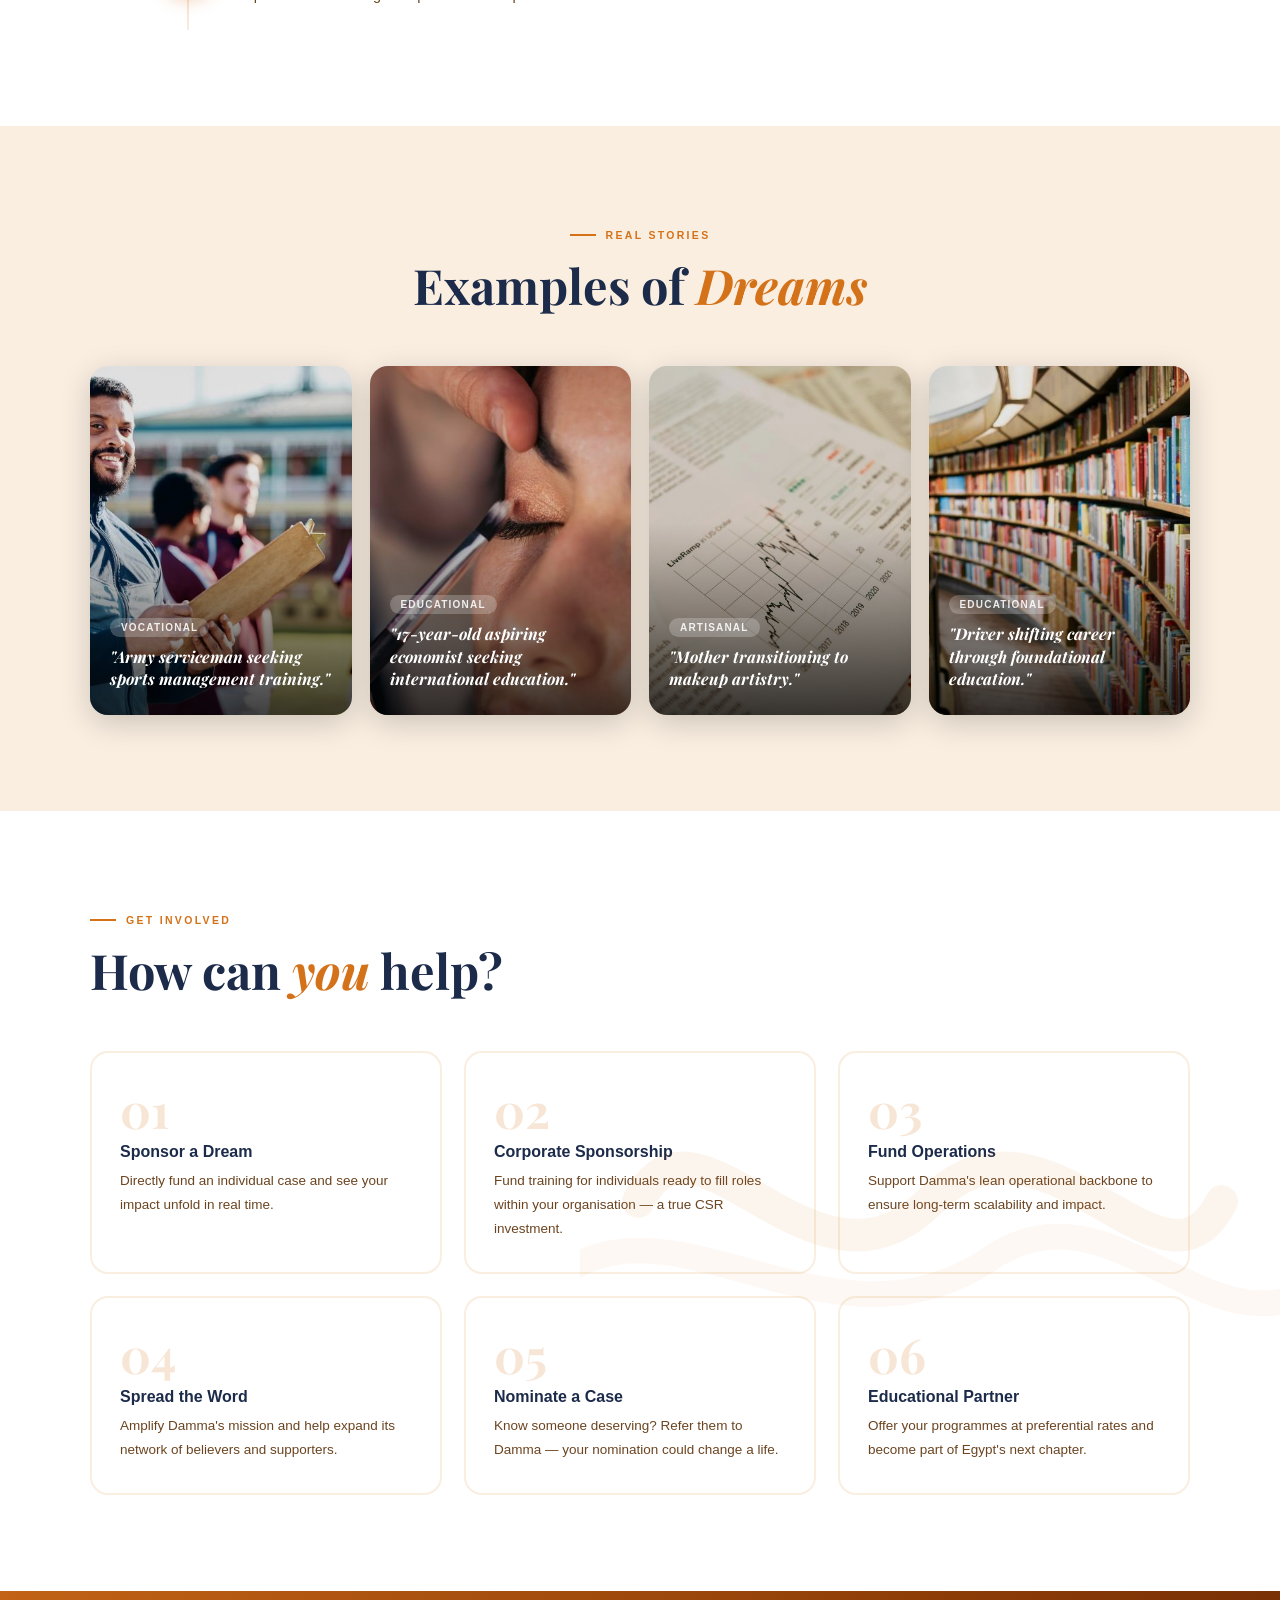
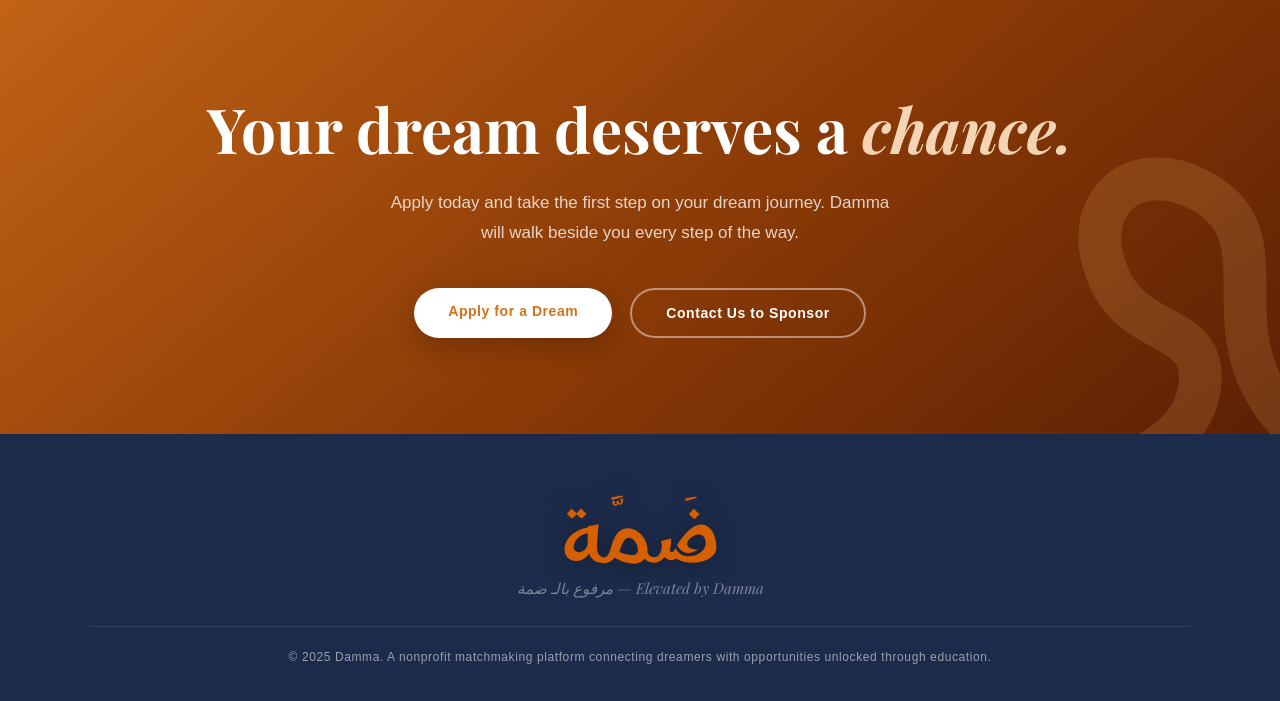
==== commit d2ac699f: "Fix initial website comments - fix logo - fix overlapping buttons - fix dreams pictures - add market" ====
--- a/damma.html
+++ b/damma.html
@@ -8,7 +8,7 @@
 <meta property="og:description" content="A nonprofit matchmaking platform bridging talented Egyptians with sponsors who fund their education.">
 <meta property="og:type" content="website">
 <meta name="twitter:card" content="summary_large_image">
-<link rel="icon" href="assets/images/logo.png" type="image/png">
+<link rel="icon" href="assets/branding_material/Final Logo/PNG/Damma - (ar) Logo_2026_Orange.png" type="image/png">
 <title>Damma | ضمة</title>
 <link rel="preconnect" href="https://fonts.googleapis.com">
 <link href="https://fonts.googleapis.com/css2?family=Candara:wght@400;700&family=Corbel:wght@300;400;700&family=Noto+Naskh+Arabic:wght@400;600;700&family=Playfair+Display:ital,wght@0,400;0,700;1,400&display=swap" rel="stylesheet">
@@ -18,14 +18,12 @@
 
 <div class="scroll-bar" id="sb"></div>
 
-<div class="lang-toggle">
-  <button class="active" onclick="setLang('en')" id="btn-en">EN</button>
-  <button onclick="setLang('ar')" id="btn-ar">عر</button>
-</div>
-
 <!-- NAV -->
 <nav id="nav">
-  <a href="#" class="nav-logo">ضمة</a>
+  <a href="#" class="nav-logo">
+    <img src="assets/branding_material/Final Logo/SVG/Damma - (ar) Logo_2026_White.svg" alt="ضمة" class="nav-logo-img nav-logo-white">
+    <img src="assets/branding_material/Final Logo/SVG/Damma - (ar) Logo_2026_Orange.svg" alt="ضمة" class="nav-logo-img nav-logo-orange">
+  </a>
   <ul class="nav-links">
     <li><a href="#mission"  data-en="Mission"      data-ar="رسالتنا">Mission</a></li>
     <li><a href="#process"  data-en="How It Works"  data-ar="كيف يعمل">How It Works</a></li>
@@ -33,6 +31,10 @@
     <li><a href="#help"     data-en="Get Involved"   data-ar="شارك معنا">Get Involved</a></li>
     <li><a href="#apply" class="nav-cta" data-en="Apply Now" data-ar="تقدم الآن">Apply Now</a></li>
   </ul>
+  <div class="lang-toggle">
+    <button class="active" onclick="setLang('en')" id="btn-en">EN</button>
+    <button onclick="setLang('ar')" id="btn-ar">عر</button>
+  </div>
 </nav>
 
 <!-- ══════════ HERO ══════════ -->
@@ -52,7 +54,7 @@
   <div class="hero-content">
     <span class="hero-pill" data-en="A Nonprofit Matchmaking Platform" data-ar="منصة غير ربحية للتوافق">A Nonprofit Matchmaking Platform</span>
 
-    <img src="assets/images/logo.png" alt="Damma — ضمة" class="hero-logo-img">
+    <img src="assets/branding_material/Final Logo/SVG/Damma - (ar) Logo_2026_White.svg" alt="Damma — ضمة" class="hero-logo-img">
     <span class="hero-tagline" data-en="Elevated by Damma — مرفوع بالـ ضمة" data-ar="مرفوع بالـ ضمة">Elevated by Damma — مرفوع بالـ ضمة</span>
 
     <h1 data-en="Connecting <em>dreamers</em> with those who believe in them." data-ar="نربط <em>أصحاب الأحلام</em> بمن يؤمن بهم.">Connecting <em>dreamers</em> with those who believe in them.</h1>
@@ -117,17 +119,14 @@
     <div class="routes-grid">
       <div class="route-card edu fi">
         <span class="route-splash" data-en="EDUCATIONAL" data-ar="تعليمي">EDUCATIONAL</span>
-        <h3 data-en="Educational" data-ar="تعليمي">Educational</h3>
         <p data-en="University degrees, certificates, and language courses that open doors to global opportunity." data-ar="درجات جامعية وشهادات ودورات لغوية تفتح أبواب الفرص العالمية.">University degrees, certificates, and language courses that open doors to global opportunity.</p>
       </div>
       <div class="route-card voc fi">
         <span class="route-splash" data-en="VOCATIONAL" data-ar="مهني">VOCATIONAL</span>
-        <h3 data-en="Vocational" data-ar="مهني">Vocational</h3>
         <p data-en="Industry-specific training programmes that build practical, market-ready skills." data-ar="برامج تدريبية متخصصة تبني مهارات عملية جاهزة لسوق العمل.">Industry-specific training programmes that build practical, market-ready skills.</p>
       </div>
       <div class="route-card art fi">
         <span class="route-splash" data-en="ARTISANAL" data-ar="حرفي">ARTISANAL</span>
-        <h3 data-en="Artisanal" data-ar="حرفي">Artisanal</h3>
         <p data-en="Development of artisanal and creative skills that honour heritage and build livelihoods." data-ar="تنمية المهارات الحرفية والإبداعية التي تُعزز التراث وتبني سبل العيش.">Development of artisanal and creative skills that honour heritage and build livelihoods.</p>
       </div>
     </div>
@@ -231,7 +230,7 @@
 
 <!-- FOOTER -->
 <footer>
-  <img src="assets/images/logo-orange.png" alt="Damma — ضمة" class="footer-logo-ar">
+  <img src="assets/branding_material/Final Logo/SVG/Damma - (ar) Logo_2026_Orange.svg" alt="Damma — ضمة" class="footer-logo-ar">
   <div class="footer-sub" data-en="مرفوع بالـ ضمة — Elevated by Damma" data-ar="مرفوع بالـ ضمة">مرفوع بالـ ضمة — Elevated by Damma</div>
   <hr>
   <small data-en="© 2025 Damma. A nonprofit matchmaking platform connecting dreamers with opportunities unlocked through education." data-ar="© 2025 ضمة. منصة غير ربحية لتوافق الأحلام مع فرص التعليم.">© 2025 Damma. A nonprofit matchmaking platform connecting dreamers with opportunities unlocked through education.</small>
--- a/assets/css/main.css
+++ b/assets/css/main.css
@@ -35,17 +35,19 @@
 
 /* ── LANG TOGGLE ── */
 .lang-toggle {
-  position:fixed; top:18px; right:22px; z-index:1000;
   display:flex; border-radius:30px; overflow:hidden;
-  border:2px solid var(--orange);
+  border:2px solid rgba(255,255,255,.6);
   box-shadow:0 4px 18px rgba(212,114,26,.3);
-}
+  flex-shrink:0;
+}
+nav.scrolled .lang-toggle { border-color:var(--orange); }
 .lang-toggle button {
   padding:7px 16px; border:none; background:transparent;
-  color:var(--orange); font-family:'Corbel',sans-serif;
+  color:rgba(255,255,255,.88); font-family:'Corbel',sans-serif;
   font-size:13px; font-weight:700; cursor:pointer; transition:all .25s;
   letter-spacing:.06em;
 }
+nav.scrolled .lang-toggle button { color:var(--orange); }
 .lang-toggle button.active { background:var(--orange); color:#fff; }
 
 /* ── NAV ── */
@@ -58,12 +60,11 @@
   background:rgba(249,238,224,.96); backdrop-filter:blur(12px);
   box-shadow:0 2px 28px rgba(212,114,26,.14); padding:13px 6%;
 }
-.nav-logo {
-  font-family:'Noto Naskh Arabic', serif;
-  font-size:32px; font-weight:700;
-  color:#fff; text-decoration:none; transition:color .35s; line-height:1;
-}
-nav.scrolled .nav-logo { color:var(--orange); }
+.nav-logo { text-decoration:none; display:flex; align-items:center; }
+.nav-logo-img { height:38px; width:auto; display:block; }
+.nav-logo-orange { display:none; }
+nav.scrolled .nav-logo-white { display:none; }
+nav.scrolled .nav-logo-orange { display:block; }
 .nav-links { display:flex; gap:30px; list-style:none; align-items:center; }
 .nav-links a {
   color:rgba(255,255,255,.88); text-decoration:none;
@@ -442,7 +443,6 @@
   .dreams-grid { grid-template-columns:repeat(2,1fr); }
   .help-grid { grid-template-columns:1fr; }
   .nav-links { display:none; }
-  .lang-toggle { top:12px; right:12px; }
   .mission-img-wrap img { height:320px; }
   .quote-card { left:0; right:auto; bottom:-10px; }
 }
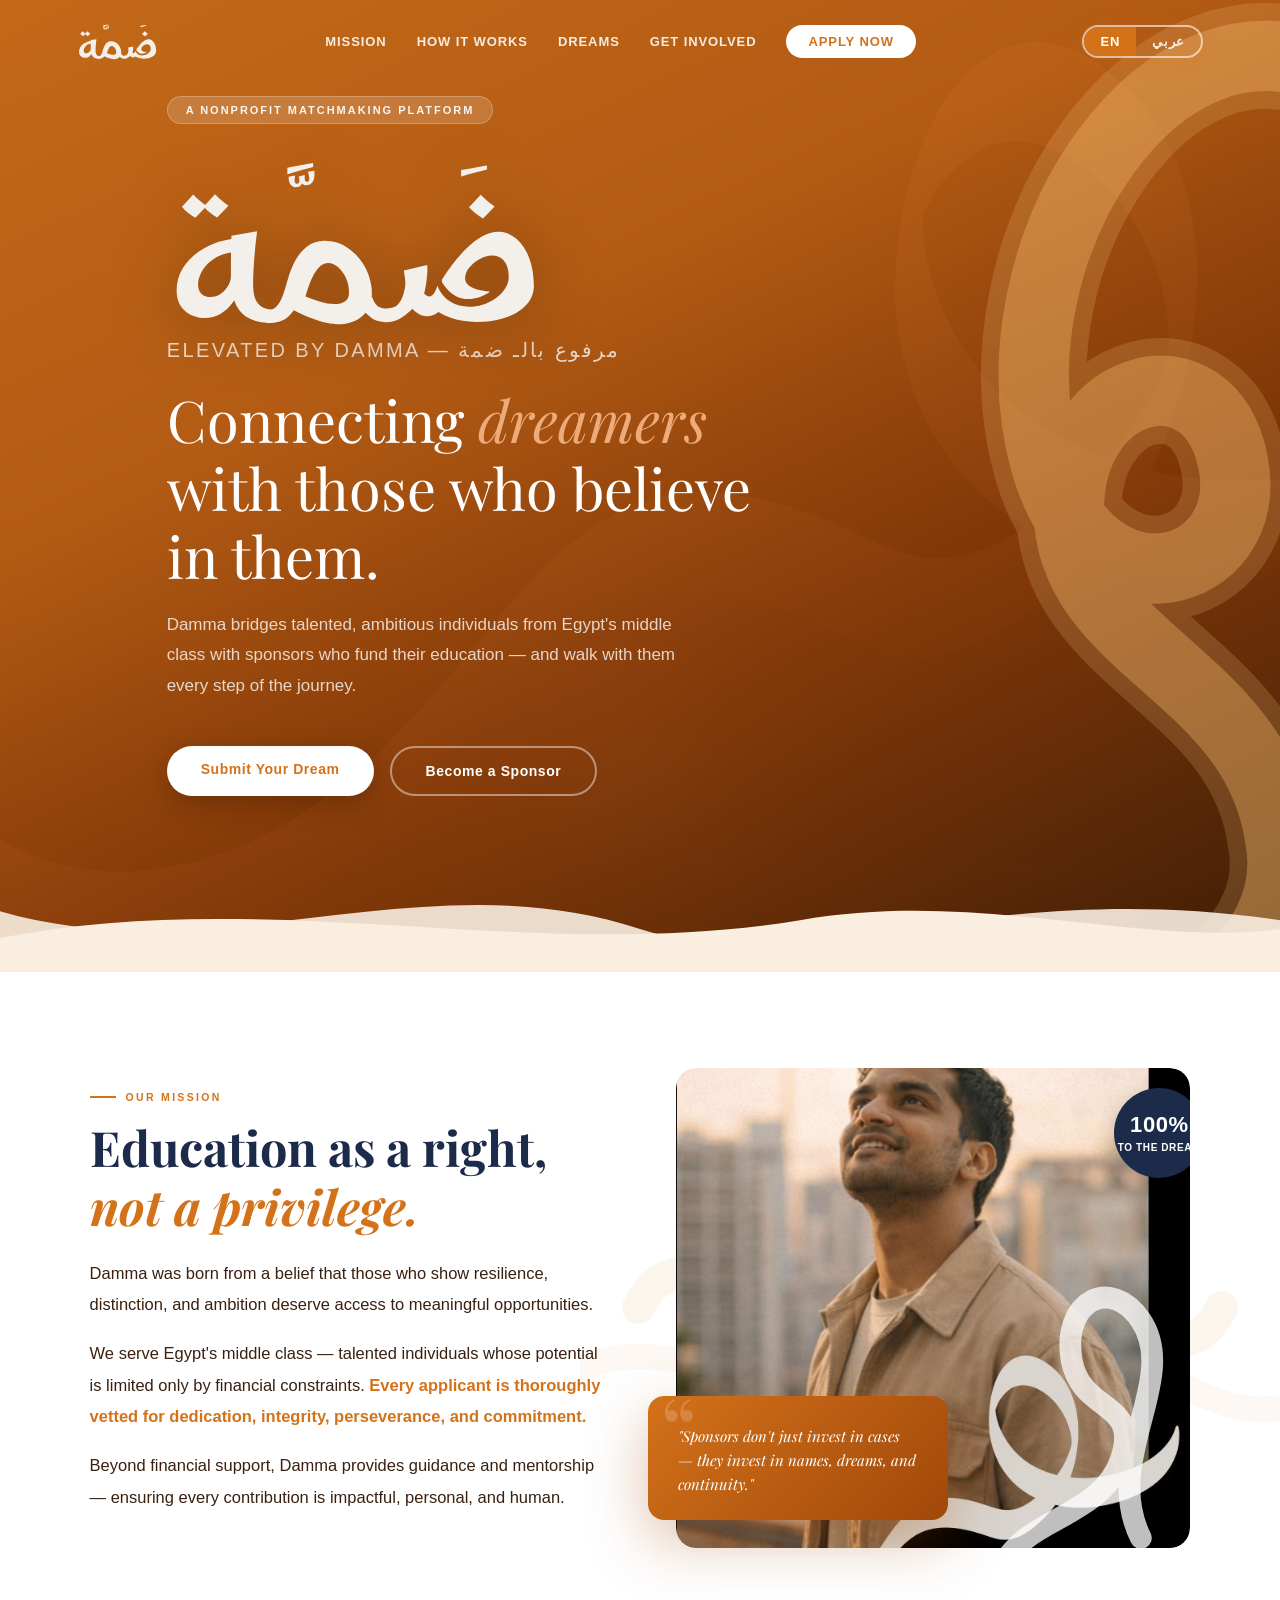
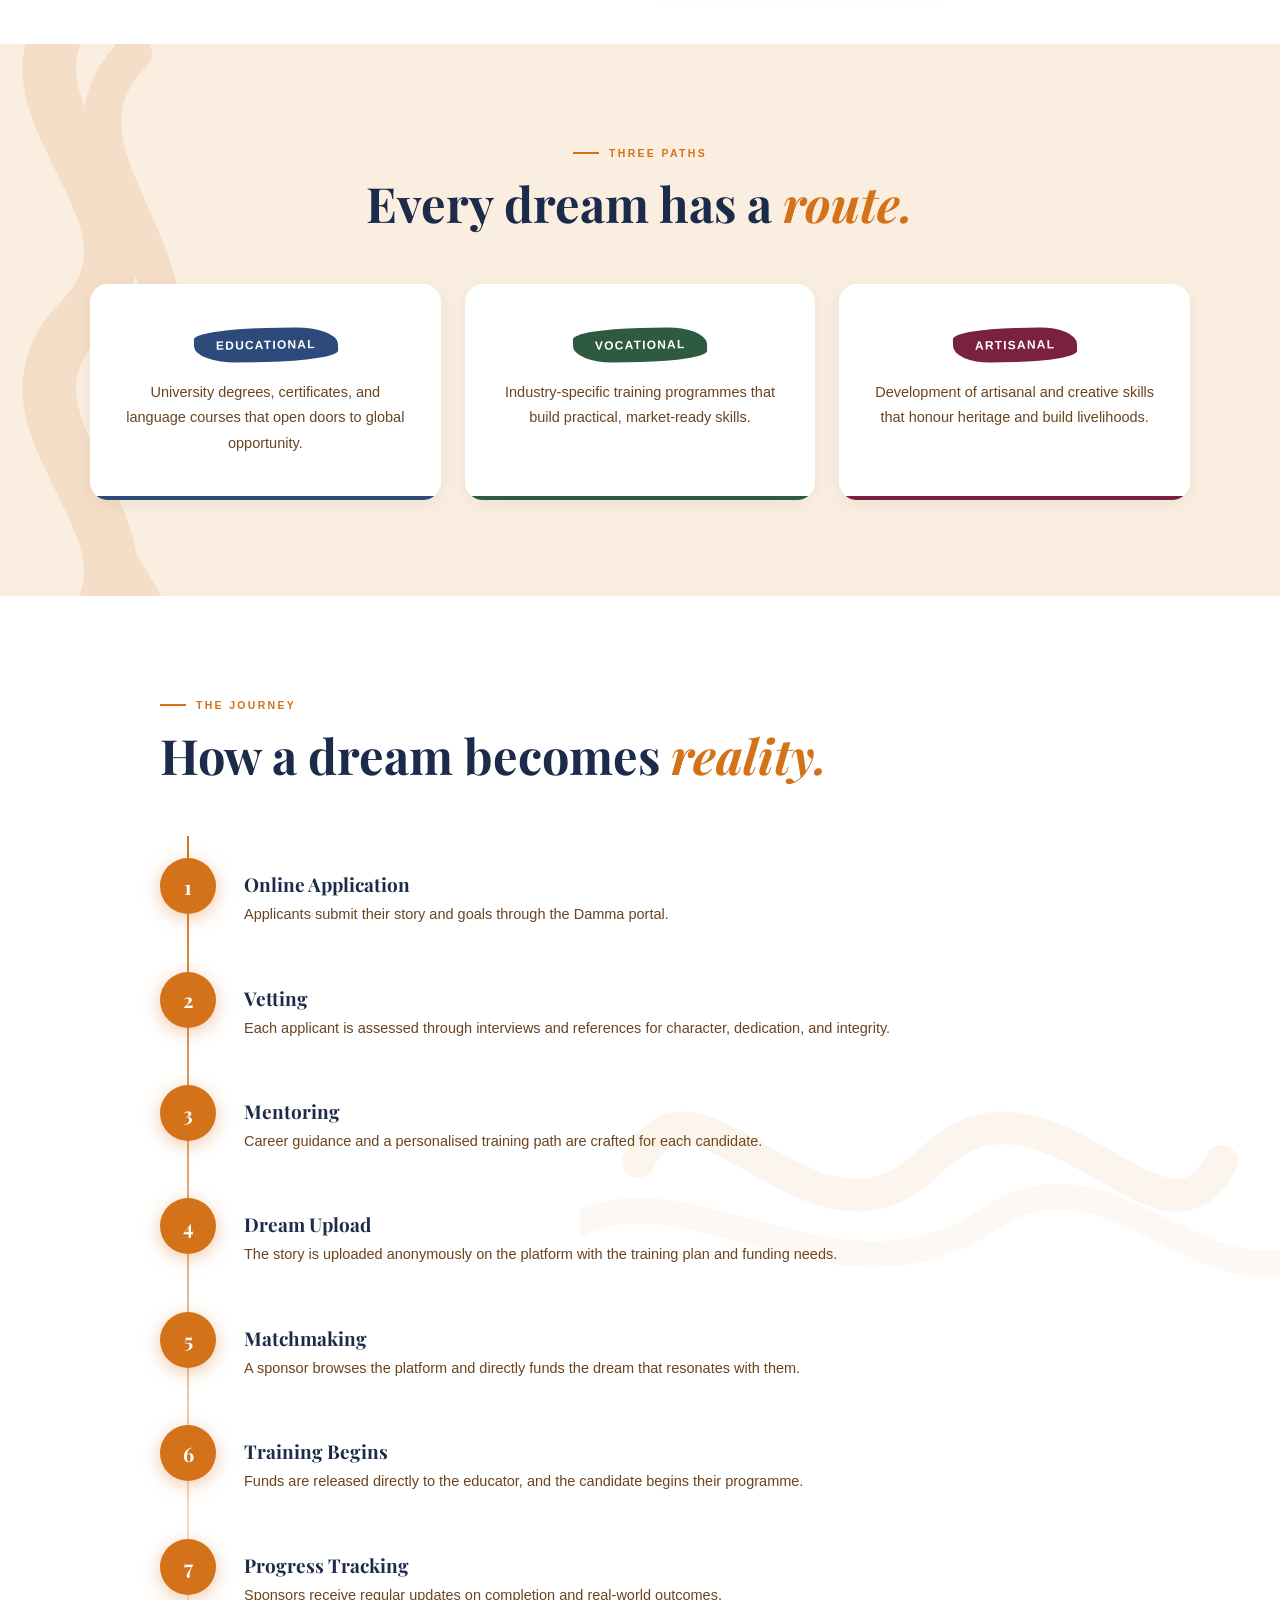
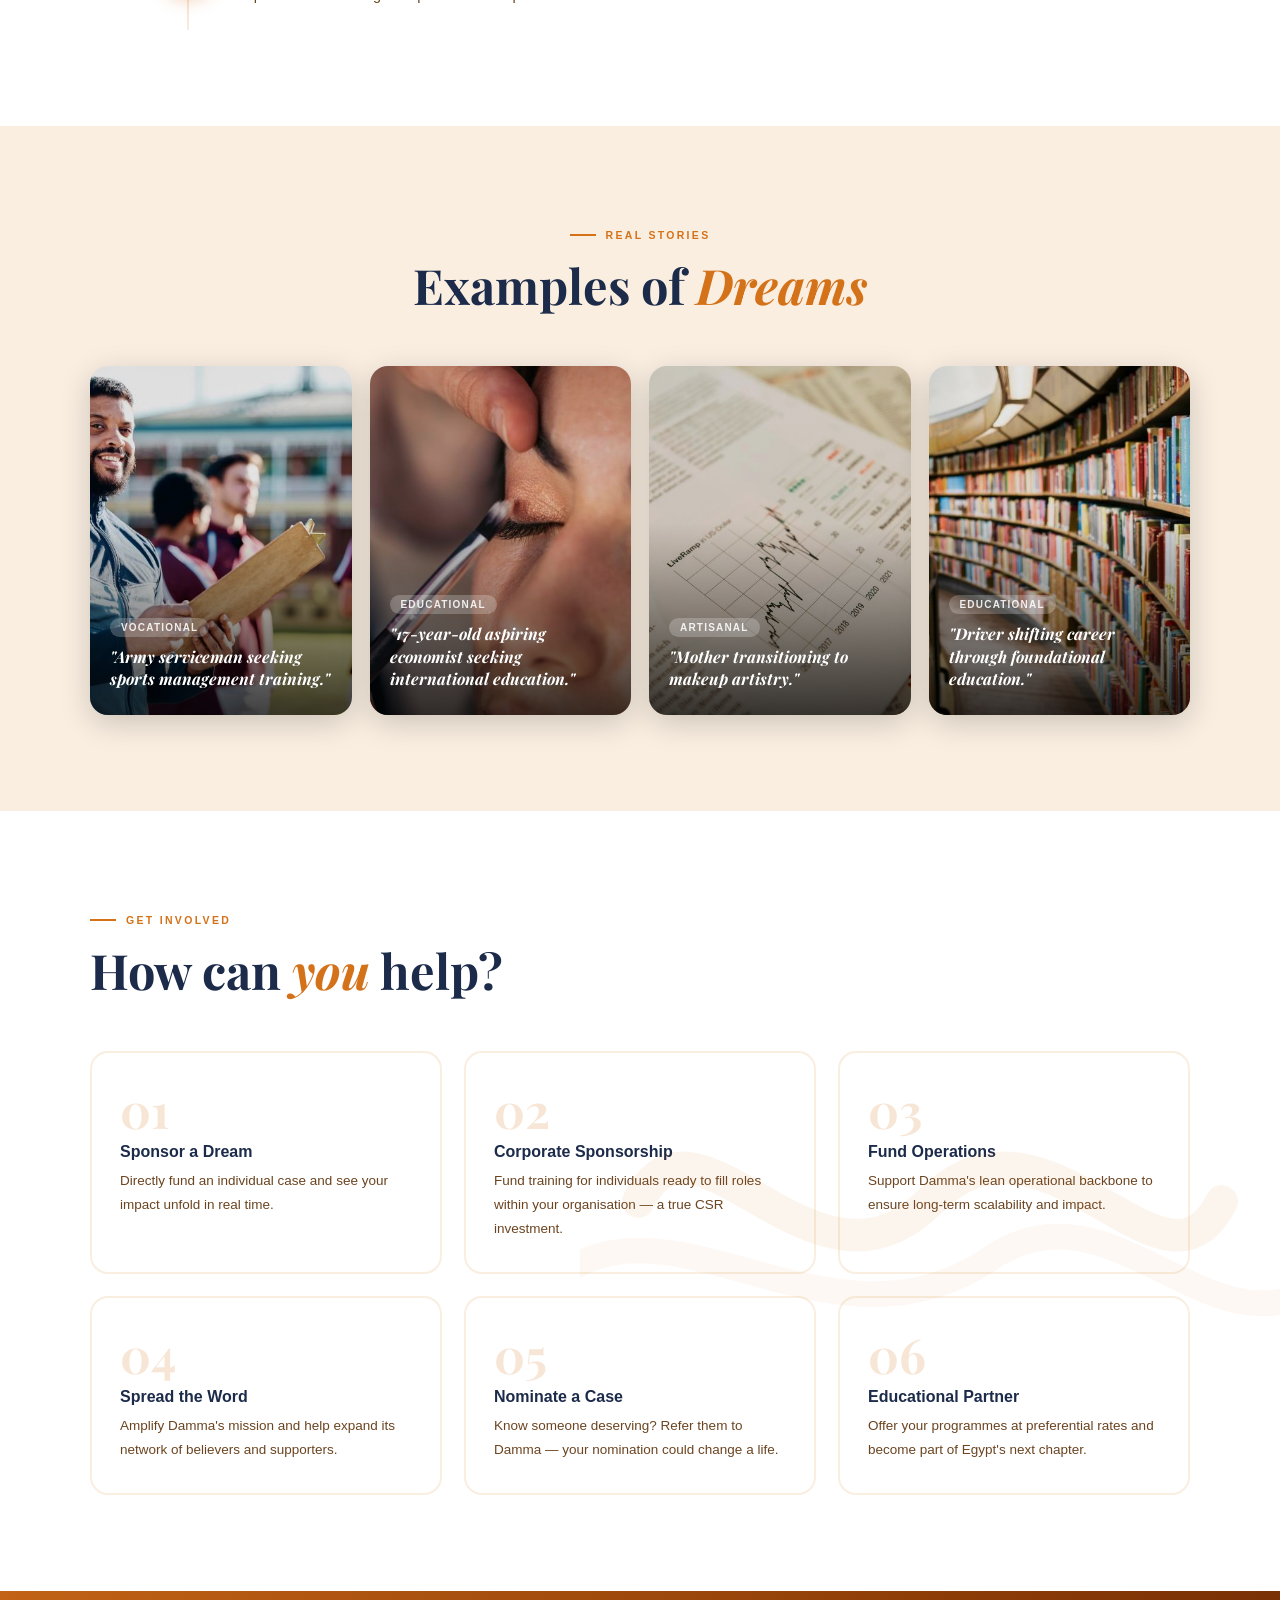
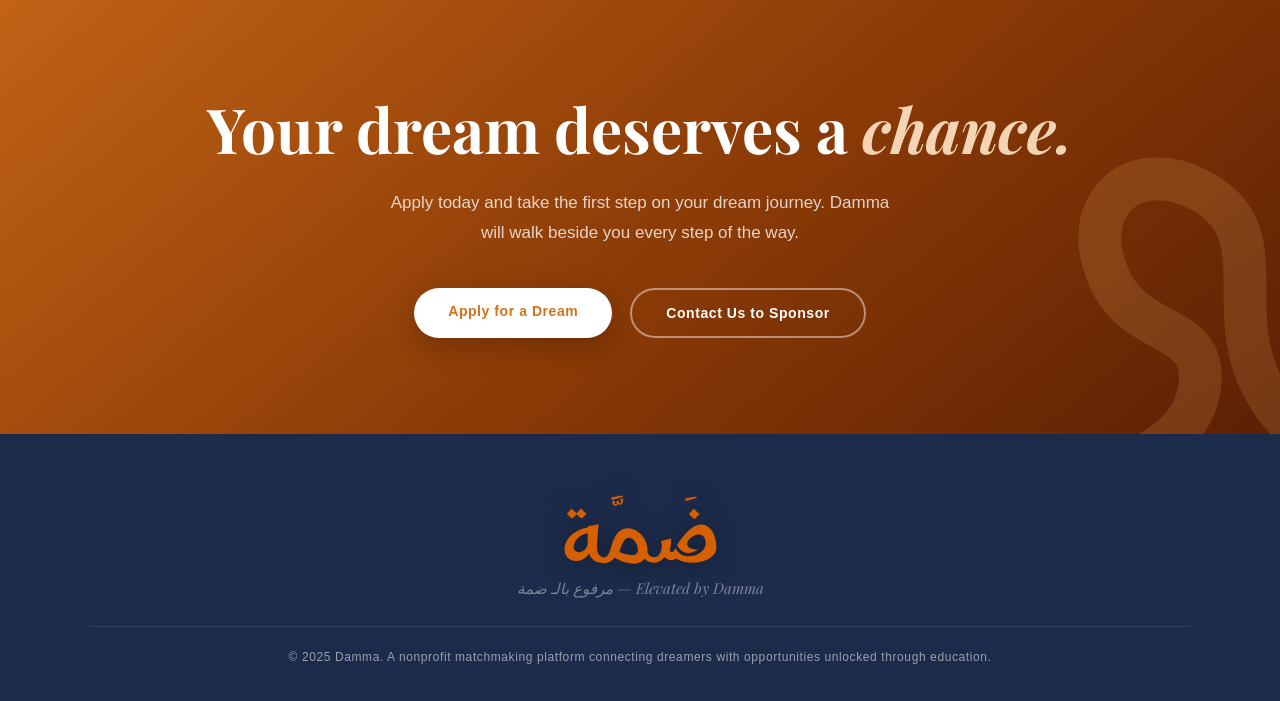
==== commit ce9d080b: "fix arabic abbreviation" ====
--- a/damma.html
+++ b/damma.html
@@ -33,7 +33,7 @@
   </ul>
   <div class="lang-toggle">
     <button class="active" onclick="setLang('en')" id="btn-en">EN</button>
-    <button onclick="setLang('ar')" id="btn-ar">عر</button>
+    <button onclick="setLang('ar')" id="btn-ar">عربي</button>
   </div>
 </nav>
 
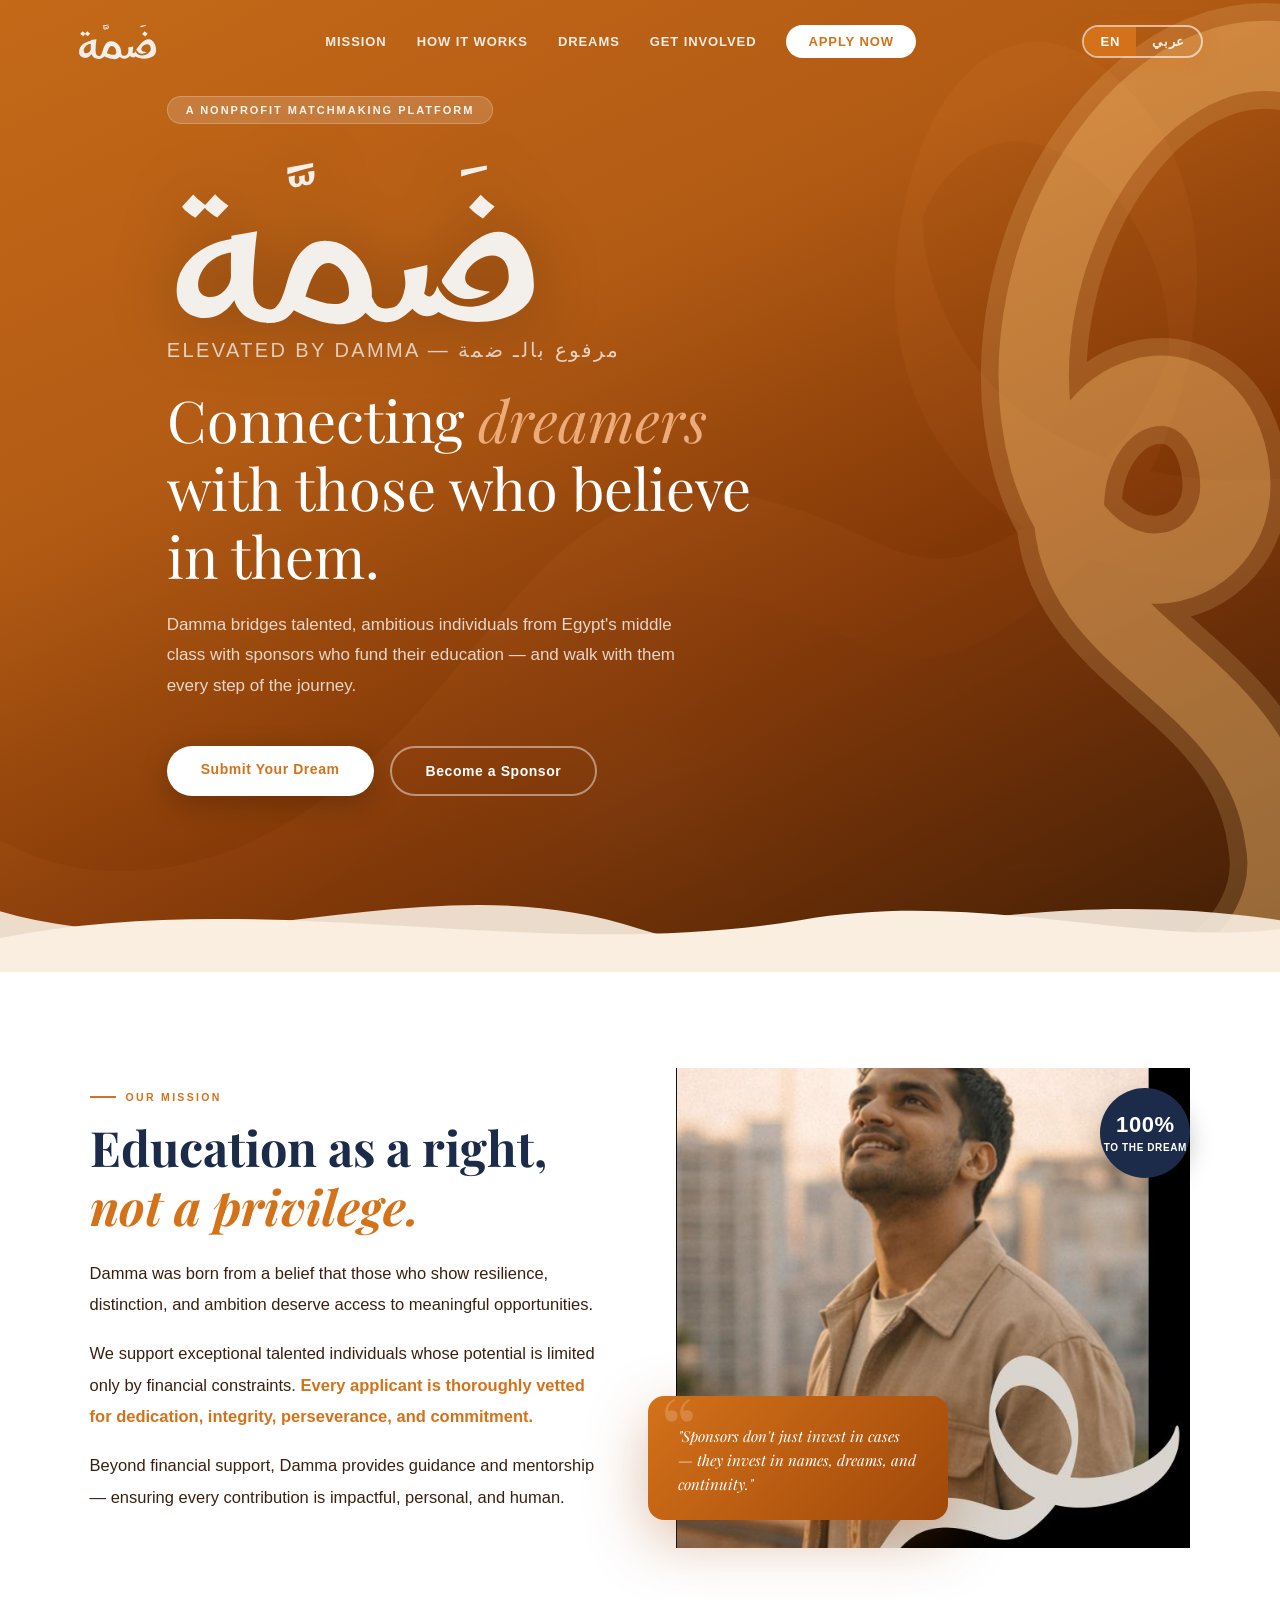
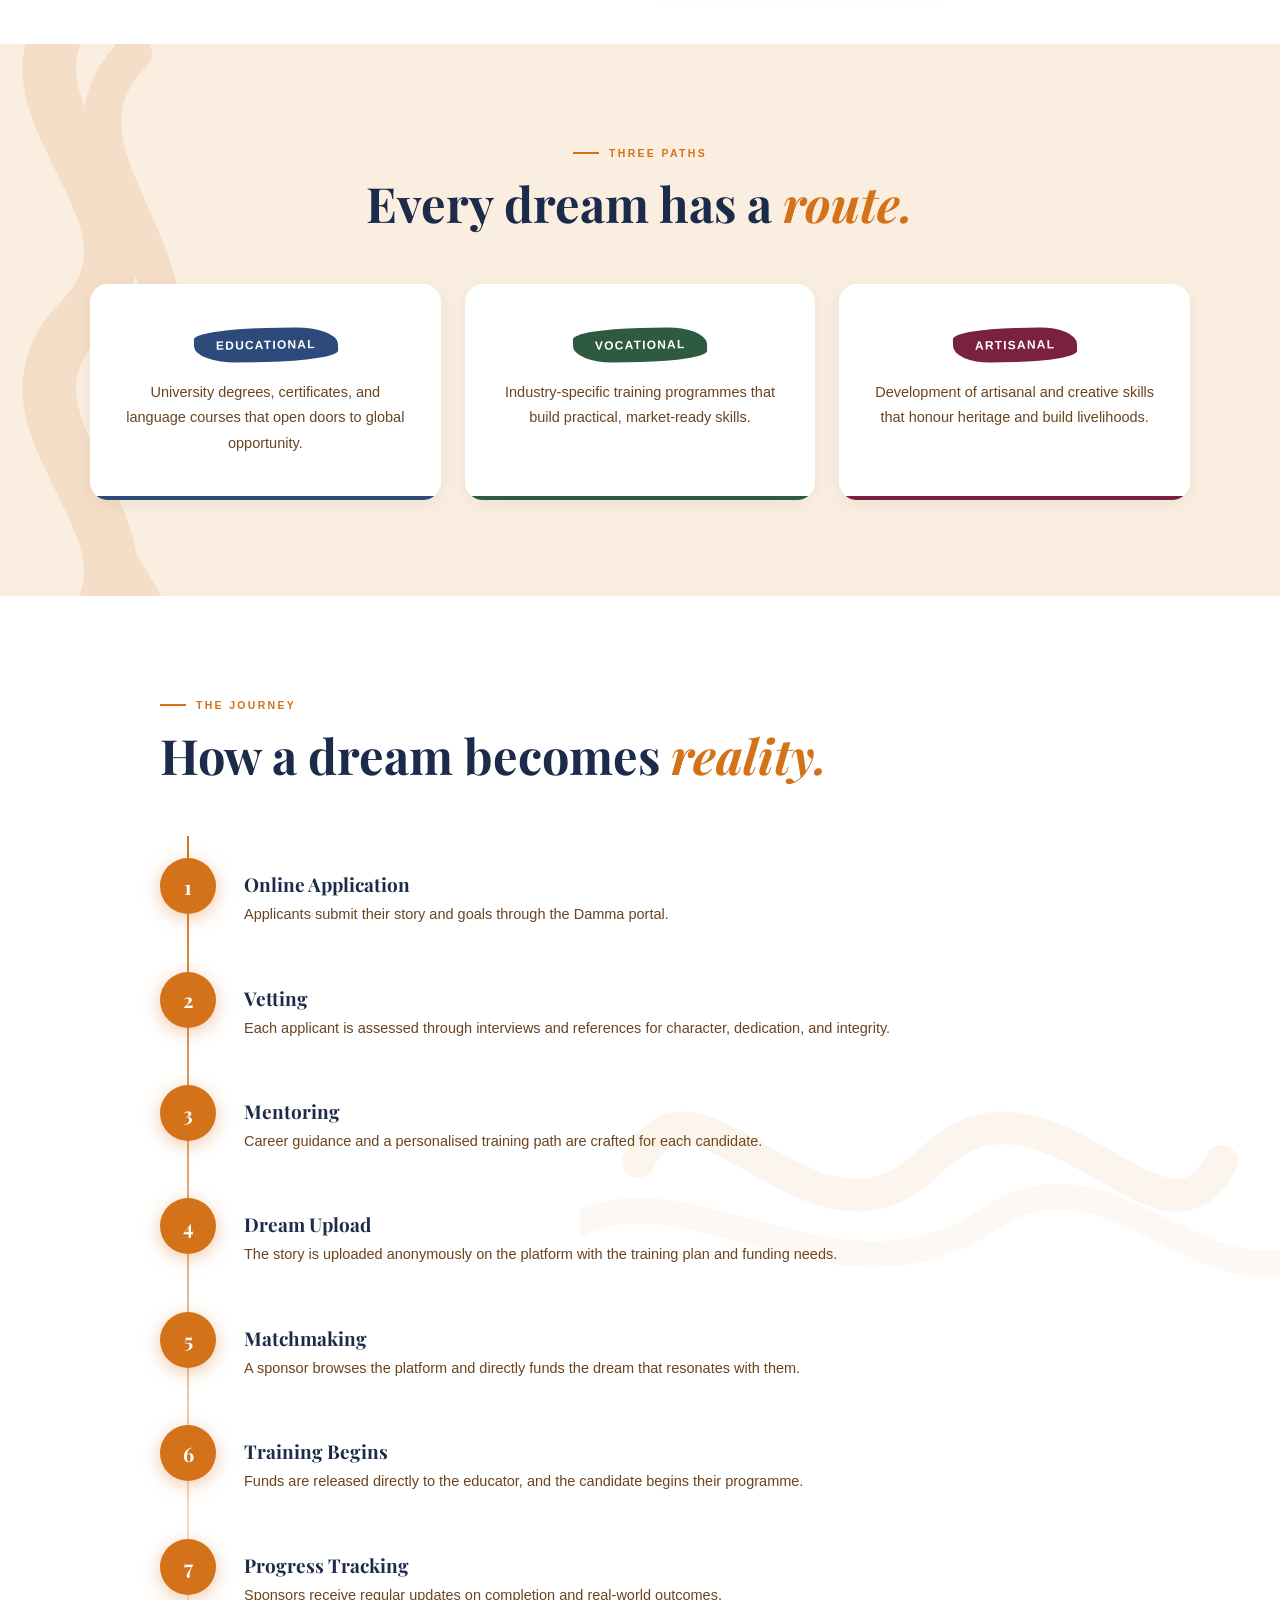
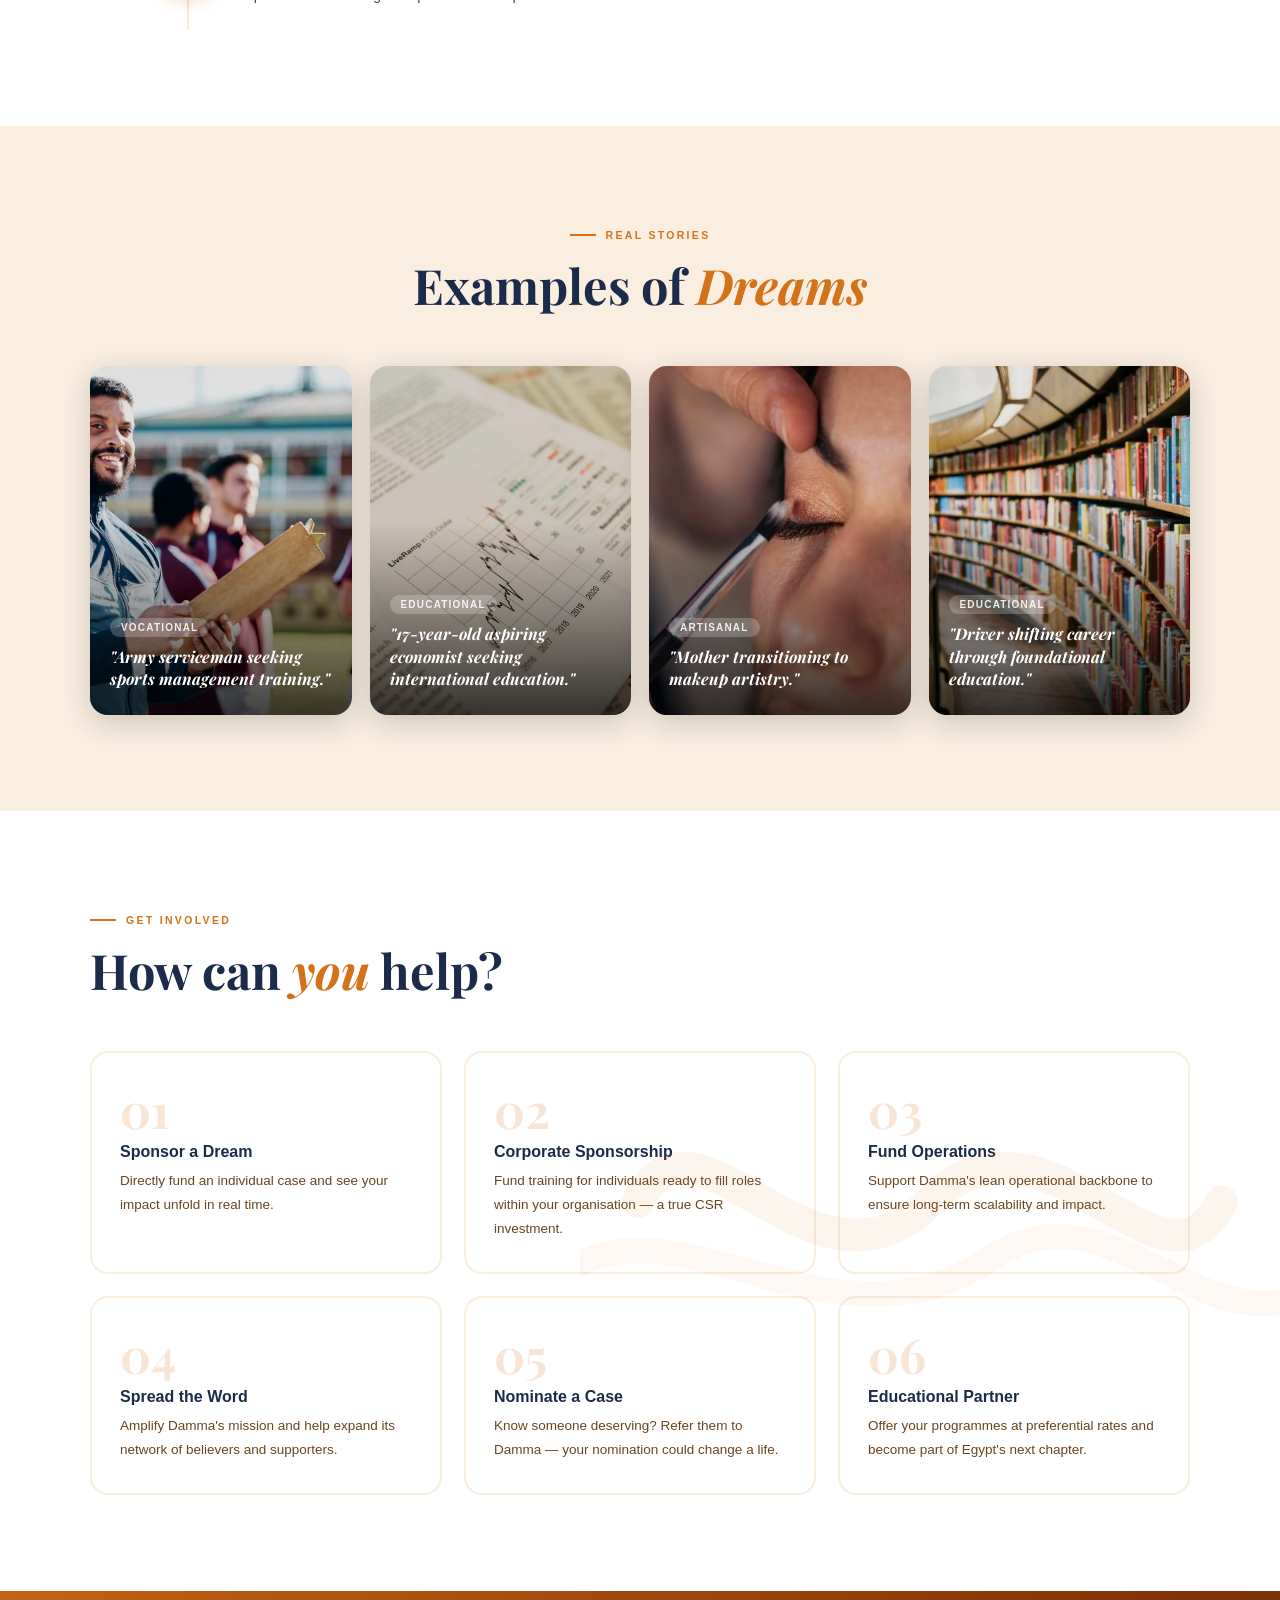
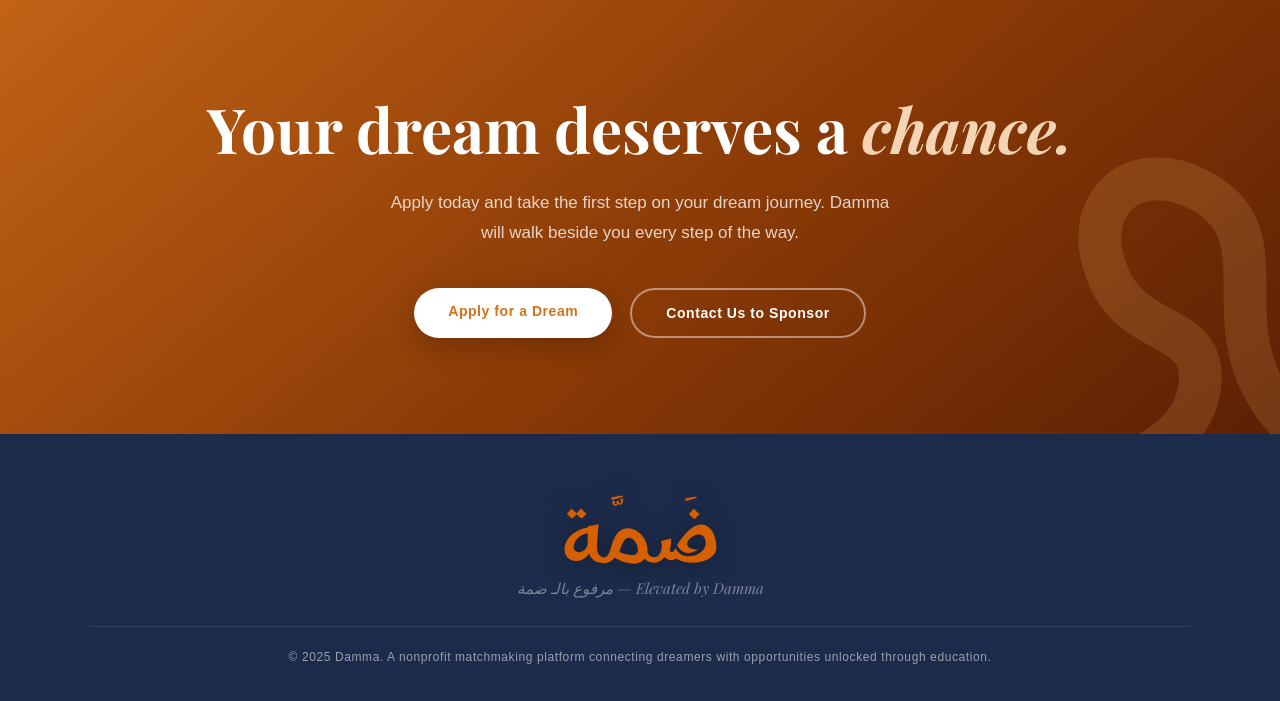
==== commit 402f0091: "fix wording and mission image" ====
--- a/damma.html
+++ b/damma.html
@@ -74,27 +74,23 @@
 </section>
 
 <!-- ══════════ MISSION ══════════ -->
-<section class="mission squiggle-bg" id="mission">
+<section class="mission" id="mission">
   <div class="mission-inner">
     <div class="mission-text fi">
       <span class="section-eyebrow" data-en="Our Mission" data-ar="رسالتنا">Our Mission</span>
       <h2 class="sec-title" data-en="Education as a right,<br><em>not a privilege.</em>" data-ar="التعليم حق،<br><em>ليس امتيازاً.</em>">Education as a right,<br><em>not a privilege.</em></h2>
       <p data-en="Damma was born from a belief that those who show resilience, distinction, and ambition deserve access to meaningful opportunities." data-ar="وُلدت ضمة من الإيمان بأن من يُظهر مرونةً وتميزاً وطموحاً يستحق الوصول إلى فرص حقيقية.">Damma was born from a belief that those who show resilience, distinction, and ambition deserve access to meaningful opportunities.</p>
-      <p data-en="We serve Egypt's middle class — talented individuals whose potential is limited only by financial constraints. <strong>Every applicant is thoroughly vetted for dedication, integrity, perseverance, and commitment.</strong>" data-ar="نخدم الطبقة المتوسطة المصرية — أفراد موهوبون لا يحدّ إمكاناتهم سوى القيود المالية. <strong>كل متقدم يخضع لتدقيق شامل في التفاني والنزاهة والمثابرة والالتزام.</strong>">We serve Egypt's middle class — talented individuals whose potential is limited only by financial constraints. <strong>Every applicant is thoroughly vetted for dedication, integrity, perseverance, and commitment.</strong></p>
+      <p data-en="We support exceptional talented individuals whose potential is limited only by financial constraints. <strong>Every applicant is thoroughly vetted for dedication, integrity, perseverance, and commitment.</strong>" data-ar="نخدم الطبقة المتوسطة المصرية — أفراد موهوبون لا يحدّ إمكاناتهم سوى القيود المالية. <strong>كل متقدم يخضع لتدقيق شامل في التفاني والنزاهة والمثابرة والالتزام.</strong>">We support exceptional talented individuals whose potential is limited only by financial constraints. <strong>Every applicant is thoroughly vetted for dedication, integrity, perseverance, and commitment.</strong></p>
       <p data-en="Beyond financial support, Damma provides guidance and mentorship — ensuring every contribution is impactful, personal, and human." data-ar="تتجاوز ضمة الدعم المالي لتوفير التوجيه والإرشاد — مما يضمن أن كل مساهمة مؤثرة وشخصية وإنسانية.">Beyond financial support, Damma provides guidance and mentorship — ensuring every contribution is impactful, personal, and human.</p>
     </div>
     <div class="mission-visual fi">
       <div class="mission-img-wrap">
-        <img id="missionImg" src="assets/images/mission.jpg" alt="Empowering Egypt's Middle Class">
+        <img id="missionImg" src="assets/images/mission.png" alt="Empowering Egypt's Middle Class">
         <!-- Squiggle overlay matching deck slide 4 -->
-        <svg class="mission-squiggle-overlay" viewBox="0 0 260 300" xmlns="http://www.w3.org/2000/svg">
-          <path d="M200,280 C160,200 240,120 200,60 C170,15 120,40 130,100 C140,155 200,140 180,200 C160,260 80,260 60,310"
-            stroke="rgba(255,255,255,0.75)" stroke-width="22" fill="none" stroke-linecap="round"/>
-        </svg>
-        <div class="trust-pill">
-          <span class="big">100%</span>
-          <span data-en="to the Dream" data-ar="للحلم">to the Dream</span>
-        </div>
+      </div>
+      <div class="trust-pill">
+        <span class="big">100%</span>
+        <span data-en="to the Dream" data-ar="للحلم">to the Dream</span>
       </div>
       <div class="quote-card">
         <blockquote data-en='"Sponsors don't just invest in cases — they invest in names, dreams, and continuity."'
--- a/assets/css/main.css
+++ b/assets/css/main.css
@@ -49,6 +49,7 @@
 }
 nav.scrolled .lang-toggle button { color:var(--orange); }
 .lang-toggle button.active { background:var(--orange); color:#fff; }
+nav.scrolled .lang-toggle button.active { background:var(--orange); color:#fff; }
 
 /* ── NAV ── */
 nav {
@@ -210,12 +211,12 @@
 }
 .mission-text p strong { color:var(--orange); font-weight:700; }
 /* Image side with squiggle decoration */
+.mission-visual { position:relative; }
 .mission-img-wrap {
-  position:relative; border-radius:20px; overflow:hidden;
+  position:relative; overflow:hidden;
 }
 .mission-img-wrap img {
   width:100%; height:480px; object-fit:cover; display:block;
-  border-radius:20px;
 }
 .mission-squiggle-overlay {
   position:absolute; bottom:-10px; right:-10px;
@@ -237,7 +238,7 @@
   color:#fff; line-height:1.6; font-style:italic; position:relative; z-index:1;
 }
 .trust-pill {
-  position:absolute; top:20px; right:-14px;
+  position:absolute; top:20px; right:0;
   background:var(--navy); color:#fff;
   border-radius:50%; width:90px; height:90px;
   display:flex; flex-direction:column; align-items:center; justify-content:center;
